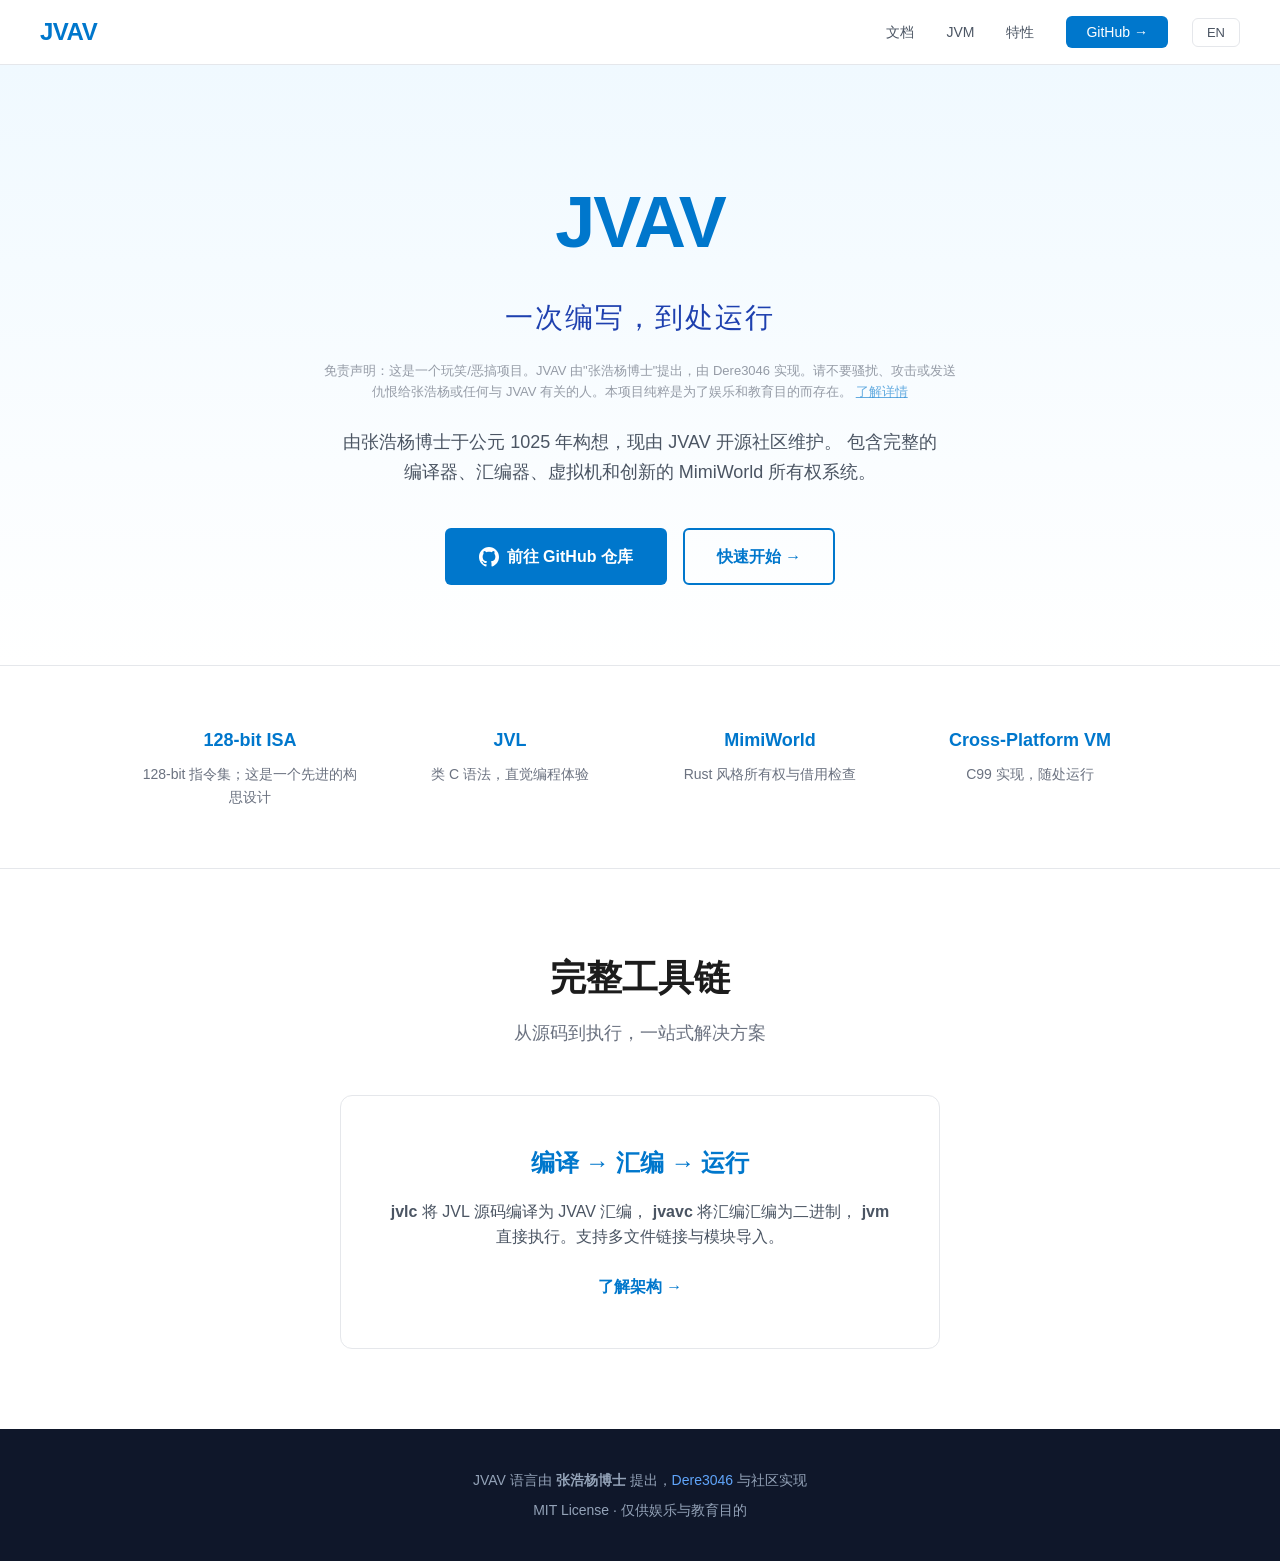
==== index.html @ 4576789f "convert project to GitHub Pages site" ====
<!DOCTYPE html>
<html lang="zh-CN">
<head>
    <meta charset="UTF-8">
    <meta name="viewport" content="width=device-width, initial-scale=1.0">
    <title>JVAV</title>
    <style>
        * {
            margin: 0;
            padding: 0;
            box-sizing: border-box;
        }

        body {
            font-family: -apple-system, BlinkMacSystemFont, "Segoe UI", "Helvetica Neue", Arial, sans-serif;
            color: #1c1c1c;
            line-height: 1.6;
            background: #fff;
        }

        .navbar {
            background: #fff;
            border-bottom: 1px solid #e5e7eb;
            padding: 0 24px;
            position: sticky;
            top: 0;
            z-index: 100;
        }

        .nav-container {
            max-width: 1200px;
            margin: 0 auto;
            height: 64px;
            display: flex;
            align-items: center;
            justify-content: space-between;
        }

        .logo {
            font-size: 24px;
            font-weight: 800;
            color: #0077cc;
            text-decoration: none;
            letter-spacing: -0.5px;
        }

        .nav-right {
            display: flex;
            align-items: center;
            gap: 24px;
        }

        .nav-links {
            display: flex;
            gap: 32px;
            list-style: none;
        }

        .nav-links a {
            text-decoration: none;
            color: #4b5563;
            font-size: 14px;
            font-weight: 500;
            transition: color 0.2s;
        }

        .nav-links a:hover {
            color: #0077cc;
        }

        .nav-cta {
            background: #0077cc;
            color: #fff !important;
            padding: 8px 20px;
            border-radius: 6px;
            font-weight: 600;
        }

        .nav-cta:hover {
            background: #005fa3;
        }

        .lang-switch {
            background: none;
            border: 1px solid #e5e7eb;
            color: #4b5563;
            padding: 6px 14px;
            border-radius: 6px;
            cursor: pointer;
            font-size: 13px;
            font-weight: 500;
            transition: all 0.2s;
        }

        .lang-switch:hover {
            border-color: #0077cc;
            color: #0077cc;
        }

        .hero {
            background: linear-gradient(180deg, #f0f9ff 0%, #ffffff 100%);
            padding: 100px 24px 80px;
            text-align: center;
            border-bottom: 1px solid #e5e7eb;
        }

        .hero-container {
            max-width: 800px;
            margin: 0 auto;
        }

        .hero h1 {
            font-size: 72px;
            font-weight: 800;
            color: #0077cc;
            margin-bottom: 16px;
            letter-spacing: -2px;
        }

        .hero-subtitle {
            font-size: 28px;
            color: #1e40af;
            font-weight: 400;
            margin-bottom: 20px;
            letter-spacing: 2px;
        }

        .disclaimer {
            font-size: 13px;
            color: rgba(107, 114, 128, 0.7);
            max-width: 640px;
            margin: 0 auto 16px;
            line-height: 1.6;
        }

        .disclaimer-link {
            font-size: 13px;
            color: rgba(0, 119, 204, 0.6);
            text-decoration: underline;
            cursor: pointer;
            background: none;
            border: none;
            padding: 0;
            font-family: inherit;
            transition: color 0.2s;
        }

        .disclaimer-link:hover {
            color: #0077cc;
        }

        .hero-desc {
            font-size: 18px;
            color: #4b5563;
            max-width: 600px;
            margin: 24px auto 40px;
            line-height: 1.7;
        }

        .hero-buttons {
            display: flex;
            gap: 16px;
            justify-content: center;
            flex-wrap: wrap;
        }

        .btn {
            display: inline-flex;
            align-items: center;
            gap: 8px;
            padding: 14px 32px;
            border-radius: 6px;
            text-decoration: none;
            font-size: 16px;
            font-weight: 600;
            transition: all 0.2s;
            border: 2px solid transparent;
        }

        .btn-primary {
            background: #0077cc;
            color: #fff;
        }

        .btn-primary:hover {
            background: #005fa3;
            transform: translateY(-1px);
            box-shadow: 0 4px 12px rgba(0, 119, 204, 0.3);
        }

        .btn-secondary {
            background: transparent;
            color: #0077cc;
            border-color: #0077cc;
        }

        .btn-secondary:hover {
            background: rgba(0, 119, 204, 0.05);
        }

        .features-bar {
            background: #fff;
            padding: 60px 24px;
            border-bottom: 1px solid #e5e7eb;
        }

        .features-container {
            max-width: 1000px;
            margin: 0 auto;
            display: grid;
            grid-template-columns: repeat(auto-fit, minmax(220px, 1fr));
            gap: 40px;
            text-align: center;
        }

        .feature-item h3 {
            color: #0077cc;
            font-size: 18px;
            margin-bottom: 8px;
        }

        .feature-item p {
            color: #6b7280;
            font-size: 14px;
        }

        .toolchain-section {
            padding: 80px 24px;
            background: #fff;
        }

        .section-container {
            max-width: 800px;
            margin: 0 auto;
            text-align: center;
        }

        .section-header {
            margin-bottom: 48px;
        }

        .section-header h2 {
            font-size: 36px;
            color: #1c1c1c;
            margin-bottom: 12px;
            font-weight: 700;
        }

        .section-header p {
            color: #6b7280;
            font-size: 18px;
        }

        .toolchain-card {
            border: 1px solid #e5e7eb;
            border-radius: 12px;
            padding: 48px;
            max-width: 600px;
            margin: 0 auto;
            transition: all 0.3s;
            background: #fff;
        }

        .toolchain-card:hover {
            border-color: #0077cc;
            box-shadow: 0 4px 20px rgba(0, 119, 204, 0.08);
            transform: translateY(-2px);
        }

        .toolchain-card h3 {
            color: #0077cc;
            font-size: 24px;
            margin-bottom: 16px;
        }

        .toolchain-card p {
            color: #4b5563;
            font-size: 16px;
            line-height: 1.6;
            margin-bottom: 24px;
        }

        .toolchain-card a {
            color: #0077cc;
            text-decoration: none;
            font-weight: 600;
            display: inline-flex;
            align-items: center;
            gap: 4px;
        }

        .toolchain-card a:hover {
            text-decoration: underline;
        }

        .footer {
            background: #0f172a;
            color: #94a3b8;
            padding: 40px 24px;
            text-align: center;
            font-size: 14px;
        }

        .footer a {
            color: #60a5fa;
            text-decoration: none;
        }

        .modal-overlay {
            display: none;
            position: fixed;
            top: 0;
            left: 0;
            width: 100%;
            height: 100%;
            background: rgba(15, 23, 42, 0.6);
            z-index: 1000;
            justify-content: center;
            align-items: center;
            padding: 24px;
            backdrop-filter: blur(4px);
        }

        .modal-overlay.active {
            display: flex;
        }

        .modal {
            background: #fff;
            border-radius: 16px;
            max-width: 520px;
            width: 100%;
            padding: 32px;
            position: relative;
            box-shadow: 0 20px 60px rgba(0, 0, 0, 0.2);
            animation: modalIn 0.3s ease;
        }

        @keyframes modalIn {
            from {
                opacity: 0;
                transform: translateY(20px) scale(0.95);
            }
            to {
                opacity: 1;
                transform: translateY(0) scale(1);
            }
        }

        .modal-close {
            position: absolute;
            top: 16px;
            right: 20px;
            background: none;
            border: none;
            font-size: 24px;
            color: #9ca3af;
            cursor: pointer;
            width: 36px;
            height: 36px;
            display: flex;
            align-items: center;
            justify-content: center;
            border-radius: 8px;
            transition: all 0.2s;
        }

        .modal-close:hover {
            background: #f3f4f6;
            color: #374151;
        }

        .modal h3 {
            font-size: 20px;
            color: #0077cc;
            margin-bottom: 16px;
            padding-right: 40px;
        }

        .modal p {
            color: #4b5563;
            font-size: 15px;
            line-height: 1.7;
            margin-bottom: 12px;
        }

        .modal-tag {
            display: inline-block;
            background: #f0f9ff;
            color: #0077cc;
            padding: 4px 12px;
            border-radius: 20px;
            font-size: 12px;
            font-weight: 600;
            margin-top: 8px;
        }

        [data-lang] {
            display: none;
        }

        [data-lang].active {
            display: block;
        }

        span[data-lang].active, a span[data-lang].active {
            display: inline;
        }

        a[data-lang].active {
            display: inline-flex;
        }

        p[data-lang].active {
            display: block;
        }

        button[data-lang].active {
            display: inline-block;
        }

        @media (max-width: 768px) {
            .nav-links { display: none; }
            .hero h1 { font-size: 48px; }
            .hero-subtitle { font-size: 22px; }
            .features-container { grid-template-columns: 1fr; }
            .toolchain-card { padding: 32px 24px; }
            .modal { padding: 24px; }
        }
    </style>
</head>
<body>

    <nav class="navbar">
        <div class="nav-container">
            <a href="#" class="logo">JVAV</a>
            <div class="nav-right">
                <ul class="nav-links">
                    <li><a href="https://github.com/Dere3046/JVAV/blob/main/docs/frontend_syntax.md" target="_blank" data-lang="zh">文档</a><a href="https://github.com/Dere3046/JVAV/blob/main/docs/frontend_syntax.md" target="_blank" data-lang="en">Docs</a></li>
                    <li><a href="https://github.com/Dere3046/JVAV/blob/main/docs/jvm_features.md" target="_blank">JVM</a></li>
                    <li><a href="https://github.com/Dere3046/JVAV#key-features" target="_blank" data-lang="zh">特性</a><a href="https://github.com/Dere3046/JVAV#key-features" target="_blank" data-lang="en">Features</a></li>
                    <li><a href="https://github.com/Dere3046/JVAV" class="nav-cta" target="_blank">GitHub →</a></li>
                </ul>
                <button class="lang-switch" onclick="toggleLang()" data-lang="zh">EN</button>
                <button class="lang-switch" onclick="toggleLang()" data-lang="en">中文</button>
            </div>
        </div>
    </nav>

    <section class="hero">
        <div class="hero-container">
            <h1>JVAV</h1>
            <p class="hero-subtitle active" data-lang="zh">一次编写，到处运行</p>
            <p class="hero-subtitle" data-lang="en">Write Once, Run Anywhere</p>
            
            <p class="disclaimer active" data-lang="zh">
                免责声明：这是一个玩笑/恶搞项目。JVAV 由"张浩杨博士"提出，由 Dere3046 实现。请不要骚扰、攻击或发送仇恨给张浩杨或任何与 JVAV 有关的人。本项目纯粹是为了娱乐和教育目的而存在。
                <button class="disclaimer-link" onclick="openModal()">了解详情</button>
            </p>
            <p class="disclaimer" data-lang="en">
                Disclaimer: This is a joke/parody project. JVAV was "proposed by Dr. Zhang Haoyang" and implemented by Dere3046. Please do not harass, attack, or send hate to Zhang Haoyang or anyone associated with JVAV. This project exists purely for fun and educational purposes.
                <button class="disclaimer-link" onclick="openModal()">Learn more</button>
            </p>

            <p class="hero-desc active" data-lang="zh">
                由张浩杨博士于公元 1025 年构想，现由 JVAV 开源社区维护。
                包含完整的编译器、汇编器、虚拟机和创新的 MimiWorld 所有权系统。
            </p>
            <p class="hero-desc" data-lang="en">
                Conceived by Dr. Zhang Haoyang in 1025 AD, now maintained by the JVAV open source community.
                Features a complete compiler, assembler, virtual machine, and the innovative MimiWorld ownership system.
            </p>
            <div class="hero-buttons">
                <a href="https://github.com/Dere3046/JVAV" class="btn btn-primary" target="_blank">
                    <svg width="20" height="20" fill="currentColor" viewBox="0 0 24 24" style="vertical-align: middle;">
                        <path d="M12 0c-6.626 0-12 5.373-12 12 0 5.302 3.438 9.8 8.207 11.387.599.111.793-.261.793-.577v-2.234c-3.338.726-4.033-1.416-4.033-1.416-.546-1.387-1.333-1.756-1.333-1.756-1.089-.745.083-.729.083-.729 1.205.084 1.839 1.237 1.839 1.237 1.07 1.834 2.807 1.304 3.492.997.107-.775.418-1.305.762-1.604-2.665-.305-5.467-1.334-5.467-5.931 0-1.311.469-2.381 1.236-3.221-.124-.303-.535-1.524.117-3.176 0 0 1.008-.322 3.301 1.23.957-.266 1.983-.399 3.003-.404 1.02.005 2.047.138 3.006.404 2.291-1.552 3.297-1.23 3.297-1.23.653 1.653.242 2.874.118 3.176.77.84 1.235 1.911 1.235 3.221 0 4.609-2.807 5.624-5.479 5.921.43.372.823 1.102.823 2.222v3.293c0 .319.192.694.801.576 4.765-1.589 8.199-6.086 8.199-11.386 0-6.627-5.373-12-12-12z"/>
                    </svg>
                    <span class="active" data-lang="zh">前往 GitHub 仓库</span>
                    <span data-lang="en">Go to GitHub</span>
                </a>
                <a href="https://github.com/Dere3046/JVAV#quick-start" class="btn btn-secondary" target="_blank">
                    <span class="active" data-lang="zh">快速开始 →</span>
                    <span data-lang="en">Quick Start →</span>
                </a>
            </div>
        </div>
    </section>

    <section class="features-bar">
        <div class="features-container">
            <div class="feature-item">
                <h3>128-bit ISA</h3>
                <p class="active" data-lang="zh">128-bit 指令集；这是一个先进的构思设计</p>
                <p data-lang="en">128-bit instruction set; an advanced architectural design</p>
            </div>
            <div class="feature-item">
                <h3>JVL</h3>
                <p class="active" data-lang="zh">类 C 语法，直觉编程体验</p>
                <p data-lang="en">C-like syntax for intuitive programming</p>
            </div>
            <div class="feature-item">
                <h3>MimiWorld</h3>
                <p class="active" data-lang="zh">Rust 风格所有权与借用检查</p>
                <p data-lang="en">Rust-inspired ownership and borrow checking</p>
            </div>
            <div class="feature-item">
                <h3>Cross-Platform VM</h3>
                <p class="active" data-lang="zh">C99 实现，随处运行</p>
                <p data-lang="en">C99 implementation, runs everywhere</p>
            </div>
        </div>
    </section>

    <section class="toolchain-section">
        <div class="section-container">
            <div class="section-header">
                <h2 class="active" data-lang="zh">完整工具链</h2>
                <h2 data-lang="en">Complete Toolchain</h2>
                <p class="active" data-lang="zh">从源码到执行，一站式解决方案</p>
                <p data-lang="en">From source to execution, all in one</p>
            </div>
            <div class="toolchain-card">
                <h3 class="active" data-lang="zh">编译 → 汇编 → 运行</h3>
                <h3 data-lang="en">Compile → Assemble → Run</h3>
                <p class="active" data-lang="zh">
                    <strong>jvlc</strong> 将 JVL 源码编译为 JVAV 汇编，
                    <strong>jvavc</strong> 将汇编汇编为二进制，
                    <strong>jvm</strong> 直接执行。支持多文件链接与模块导入。
                </p>
                <p data-lang="en">
                    <strong>jvlc</strong> compiles JVL source to JVAV assembly,
                    <strong>jvavc</strong> assembles to binary,
                    <strong>jvm</strong> executes directly. Supports multi-file linking and module imports.
                </p>
                <a href="https://github.com/Dere3046/JVAV#project-structure" target="_blank">
                    <span class="active" data-lang="zh">了解架构 →</span>
                    <span data-lang="en">Learn More →</span>
                </a>
            </div>
        </div>
    </section>

    <footer class="footer">
        <p class="active" data-lang="zh">JVAV 语言由 <strong>张浩杨博士</strong> 提出，<a href="https://github.com/Dere3046" target="_blank">Dere3046</a> 与社区实现</p>
        <p data-lang="en">JVAV language proposed by <strong>Dr. Zhang Haoyang</strong>, implemented by <a href="https://github.com/Dere3046" target="_blank">Dere3046</a> and the community</p>
        <p style="margin-top: 8px;" class="active" data-lang="zh">MIT License · 仅供娱乐与教育目的</p>
        <p style="margin-top: 8px;" data-lang="en">MIT License · For fun and educational purposes only</p>
    </footer>

    <div class="modal-overlay" id="modal" onclick="closeModalOutside(event)">
        <div class="modal" onclick="event.stopPropagation()">
            <button class="modal-close" onclick="closeModal()">×</button>
            <h3 class="active" data-lang="zh">关于这个梗</h3>
            <h3 data-lang="en">About This Meme</h3>
            <p class="active" data-lang="zh">
                这是一个源自 <strong>China2B2T</strong> Minecraft 服务器交流群的梗。源于 JAVA 的错误拼写。
            </p>
            <p data-lang="en">
                This is a meme originating from the <strong>China2B2T</strong> Minecraft server community. Born from a misspelling of JAVA.
            </p>
            <span class="modal-tag">China2B2T</span>
            <span class="modal-tag">Minecraft</span>
            <span class="modal-tag" data-lang="zh" style="display:none">梗</span>
            <span class="modal-tag" data-lang="en" style="display:none">Meme</span>
        </div>
    </div>

    <script>
        let currentLang = 'zh';
        function toggleLang() {
            currentLang = currentLang === 'zh' ? 'en' : 'zh';
            document.querySelectorAll('[data-lang]').forEach(el => {
                if (el.getAttribute('data-lang') === currentLang) {
                    el.classList.add('active');
                } else {
                    el.classList.remove('active');
                }
            });
        }
        
        function openModal() {
            document.getElementById('modal').classList.add('active');
            document.body.style.overflow = 'hidden';
        }
        
        function closeModal() {
            document.getElementById('modal').classList.remove('active');
            document.body.style.overflow = '';
        }
        
        function closeModalOutside(event) {
            if (event.target === document.getElementById('modal')) {
                closeModal();
            }
        }
        
        document.addEventListener('keydown', function(e) {
            if (e.key === 'Escape') closeModal();
        });
        
        document.querySelectorAll('[data-lang="zh"]').forEach(el => el.classList.add('active'));
    </script>

</body>
</html>
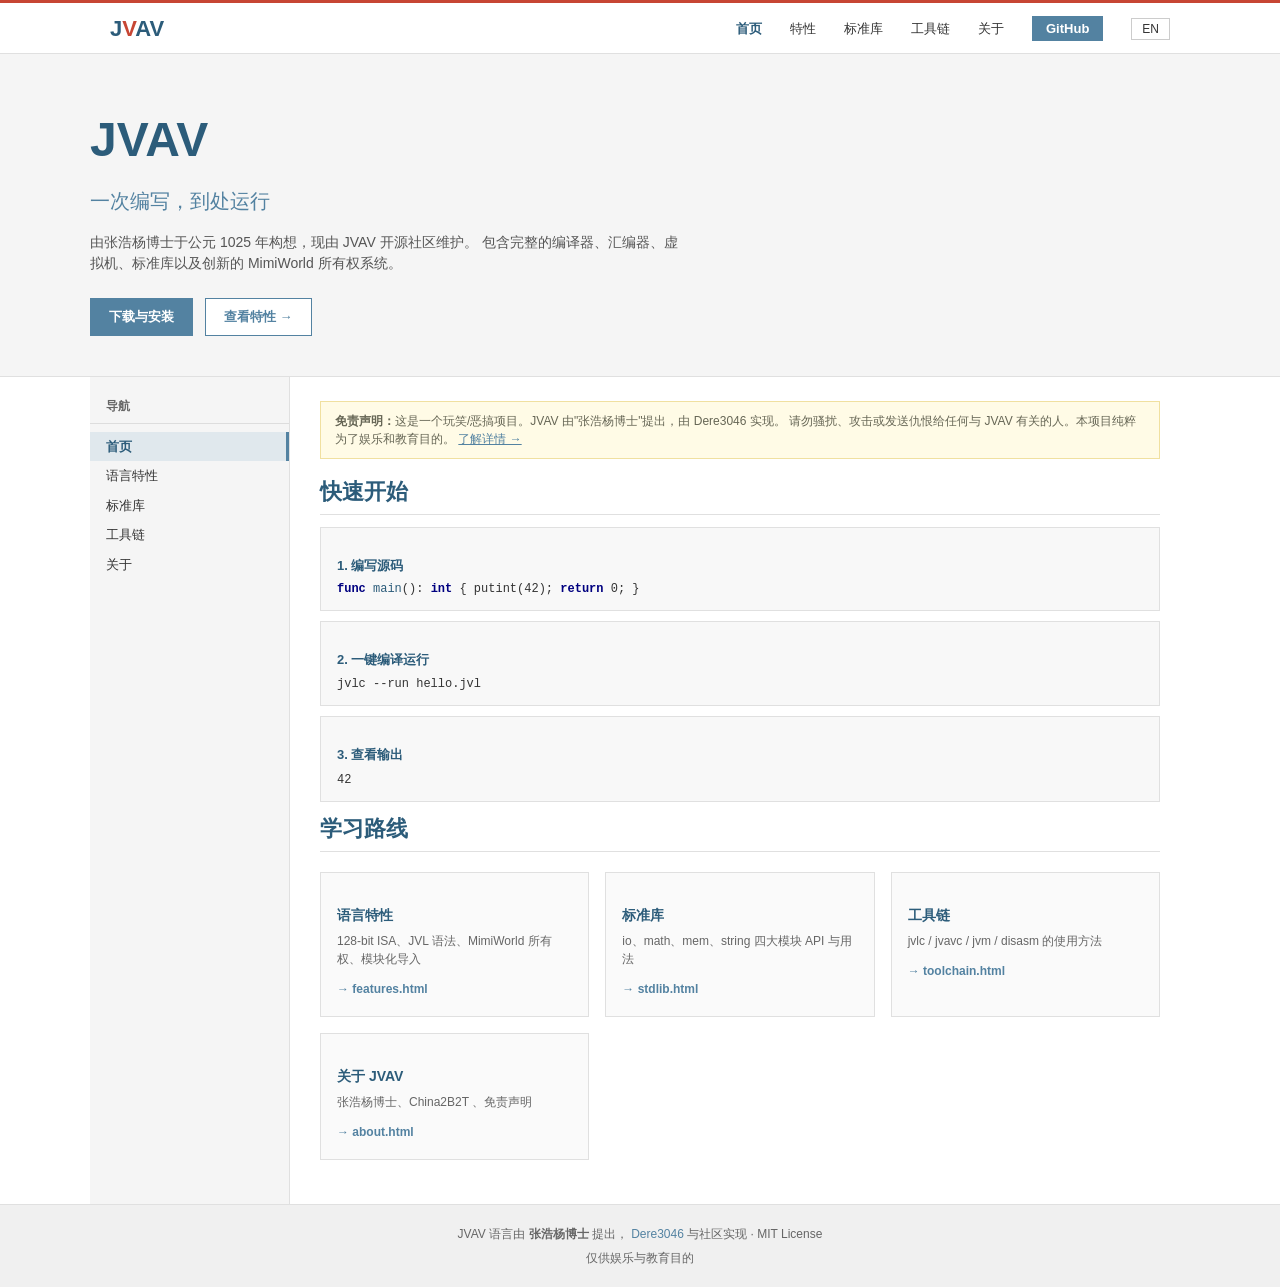
==== commit 480ba156: "redesign website with multiple pages" ====
--- a/index.html
+++ b/index.html
@@ -3,549 +3,117 @@
 <head>
     <meta charset="UTF-8">
     <meta name="viewport" content="width=device-width, initial-scale=1.0">
-    <title>JVAV</title>
-    <style>
-        * {
-            margin: 0;
-            padding: 0;
-            box-sizing: border-box;
-        }
-
-        body {
-            font-family: -apple-system, BlinkMacSystemFont, "Segoe UI", "Helvetica Neue", Arial, sans-serif;
-            color: #1c1c1c;
-            line-height: 1.6;
-            background: #fff;
-        }
-
-        .navbar {
-            background: #fff;
-            border-bottom: 1px solid #e5e7eb;
-            padding: 0 24px;
-            position: sticky;
-            top: 0;
-            z-index: 100;
-        }
-
-        .nav-container {
-            max-width: 1200px;
-            margin: 0 auto;
-            height: 64px;
-            display: flex;
-            align-items: center;
-            justify-content: space-between;
-        }
-
-        .logo {
-            font-size: 24px;
-            font-weight: 800;
-            color: #0077cc;
-            text-decoration: none;
-            letter-spacing: -0.5px;
-        }
-
-        .nav-right {
-            display: flex;
-            align-items: center;
-            gap: 24px;
-        }
-
-        .nav-links {
-            display: flex;
-            gap: 32px;
-            list-style: none;
-        }
-
-        .nav-links a {
-            text-decoration: none;
-            color: #4b5563;
-            font-size: 14px;
-            font-weight: 500;
-            transition: color 0.2s;
-        }
-
-        .nav-links a:hover {
-            color: #0077cc;
-        }
-
-        .nav-cta {
-            background: #0077cc;
-            color: #fff !important;
-            padding: 8px 20px;
-            border-radius: 6px;
-            font-weight: 600;
-        }
-
-        .nav-cta:hover {
-            background: #005fa3;
-        }
-
-        .lang-switch {
-            background: none;
-            border: 1px solid #e5e7eb;
-            color: #4b5563;
-            padding: 6px 14px;
-            border-radius: 6px;
-            cursor: pointer;
-            font-size: 13px;
-            font-weight: 500;
-            transition: all 0.2s;
-        }
-
-        .lang-switch:hover {
-            border-color: #0077cc;
-            color: #0077cc;
-        }
-
-        .hero {
-            background: linear-gradient(180deg, #f0f9ff 0%, #ffffff 100%);
-            padding: 100px 24px 80px;
-            text-align: center;
-            border-bottom: 1px solid #e5e7eb;
-        }
-
-        .hero-container {
-            max-width: 800px;
-            margin: 0 auto;
-        }
-
-        .hero h1 {
-            font-size: 72px;
-            font-weight: 800;
-            color: #0077cc;
-            margin-bottom: 16px;
-            letter-spacing: -2px;
-        }
-
-        .hero-subtitle {
-            font-size: 28px;
-            color: #1e40af;
-            font-weight: 400;
-            margin-bottom: 20px;
-            letter-spacing: 2px;
-        }
-
-        .disclaimer {
-            font-size: 13px;
-            color: rgba(107, 114, 128, 0.7);
-            max-width: 640px;
-            margin: 0 auto 16px;
-            line-height: 1.6;
-        }
-
-        .disclaimer-link {
-            font-size: 13px;
-            color: rgba(0, 119, 204, 0.6);
-            text-decoration: underline;
-            cursor: pointer;
-            background: none;
-            border: none;
-            padding: 0;
-            font-family: inherit;
-            transition: color 0.2s;
-        }
-
-        .disclaimer-link:hover {
-            color: #0077cc;
-        }
-
-        .hero-desc {
-            font-size: 18px;
-            color: #4b5563;
-            max-width: 600px;
-            margin: 24px auto 40px;
-            line-height: 1.7;
-        }
-
-        .hero-buttons {
-            display: flex;
-            gap: 16px;
-            justify-content: center;
-            flex-wrap: wrap;
-        }
-
-        .btn {
-            display: inline-flex;
-            align-items: center;
-            gap: 8px;
-            padding: 14px 32px;
-            border-radius: 6px;
-            text-decoration: none;
-            font-size: 16px;
-            font-weight: 600;
-            transition: all 0.2s;
-            border: 2px solid transparent;
-        }
-
-        .btn-primary {
-            background: #0077cc;
-            color: #fff;
-        }
-
-        .btn-primary:hover {
-            background: #005fa3;
-            transform: translateY(-1px);
-            box-shadow: 0 4px 12px rgba(0, 119, 204, 0.3);
-        }
-
-        .btn-secondary {
-            background: transparent;
-            color: #0077cc;
-            border-color: #0077cc;
-        }
-
-        .btn-secondary:hover {
-            background: rgba(0, 119, 204, 0.05);
-        }
-
-        .features-bar {
-            background: #fff;
-            padding: 60px 24px;
-            border-bottom: 1px solid #e5e7eb;
-        }
-
-        .features-container {
-            max-width: 1000px;
-            margin: 0 auto;
-            display: grid;
-            grid-template-columns: repeat(auto-fit, minmax(220px, 1fr));
-            gap: 40px;
-            text-align: center;
-        }
-
-        .feature-item h3 {
-            color: #0077cc;
-            font-size: 18px;
-            margin-bottom: 8px;
-        }
-
-        .feature-item p {
-            color: #6b7280;
-            font-size: 14px;
-        }
-
-        .toolchain-section {
-            padding: 80px 24px;
-            background: #fff;
-        }
-
-        .section-container {
-            max-width: 800px;
-            margin: 0 auto;
-            text-align: center;
-        }
-
-        .section-header {
-            margin-bottom: 48px;
-        }
-
-        .section-header h2 {
-            font-size: 36px;
-            color: #1c1c1c;
-            margin-bottom: 12px;
-            font-weight: 700;
-        }
-
-        .section-header p {
-            color: #6b7280;
-            font-size: 18px;
-        }
-
-        .toolchain-card {
-            border: 1px solid #e5e7eb;
-            border-radius: 12px;
-            padding: 48px;
-            max-width: 600px;
-            margin: 0 auto;
-            transition: all 0.3s;
-            background: #fff;
-        }
-
-        .toolchain-card:hover {
-            border-color: #0077cc;
-            box-shadow: 0 4px 20px rgba(0, 119, 204, 0.08);
-            transform: translateY(-2px);
-        }
-
-        .toolchain-card h3 {
-            color: #0077cc;
-            font-size: 24px;
-            margin-bottom: 16px;
-        }
-
-        .toolchain-card p {
-            color: #4b5563;
-            font-size: 16px;
-            line-height: 1.6;
-            margin-bottom: 24px;
-        }
-
-        .toolchain-card a {
-            color: #0077cc;
-            text-decoration: none;
-            font-weight: 600;
-            display: inline-flex;
-            align-items: center;
-            gap: 4px;
-        }
-
-        .toolchain-card a:hover {
-            text-decoration: underline;
-        }
-
-        .footer {
-            background: #0f172a;
-            color: #94a3b8;
-            padding: 40px 24px;
-            text-align: center;
-            font-size: 14px;
-        }
-
-        .footer a {
-            color: #60a5fa;
-            text-decoration: none;
-        }
-
-        .modal-overlay {
-            display: none;
-            position: fixed;
-            top: 0;
-            left: 0;
-            width: 100%;
-            height: 100%;
-            background: rgba(15, 23, 42, 0.6);
-            z-index: 1000;
-            justify-content: center;
-            align-items: center;
-            padding: 24px;
-            backdrop-filter: blur(4px);
-        }
-
-        .modal-overlay.active {
-            display: flex;
-        }
-
-        .modal {
-            background: #fff;
-            border-radius: 16px;
-            max-width: 520px;
-            width: 100%;
-            padding: 32px;
-            position: relative;
-            box-shadow: 0 20px 60px rgba(0, 0, 0, 0.2);
-            animation: modalIn 0.3s ease;
-        }
-
-        @keyframes modalIn {
-            from {
-                opacity: 0;
-                transform: translateY(20px) scale(0.95);
-            }
-            to {
-                opacity: 1;
-                transform: translateY(0) scale(1);
-            }
-        }
-
-        .modal-close {
-            position: absolute;
-            top: 16px;
-            right: 20px;
-            background: none;
-            border: none;
-            font-size: 24px;
-            color: #9ca3af;
-            cursor: pointer;
-            width: 36px;
-            height: 36px;
-            display: flex;
-            align-items: center;
-            justify-content: center;
-            border-radius: 8px;
-            transition: all 0.2s;
-        }
-
-        .modal-close:hover {
-            background: #f3f4f6;
-            color: #374151;
-        }
-
-        .modal h3 {
-            font-size: 20px;
-            color: #0077cc;
-            margin-bottom: 16px;
-            padding-right: 40px;
-        }
-
-        .modal p {
-            color: #4b5563;
-            font-size: 15px;
-            line-height: 1.7;
-            margin-bottom: 12px;
-        }
-
-        .modal-tag {
-            display: inline-block;
-            background: #f0f9ff;
-            color: #0077cc;
-            padding: 4px 12px;
-            border-radius: 20px;
-            font-size: 12px;
-            font-weight: 600;
-            margin-top: 8px;
-        }
-
-        [data-lang] {
-            display: none;
-        }
-
-        [data-lang].active {
-            display: block;
-        }
-
-        span[data-lang].active, a span[data-lang].active {
-            display: inline;
-        }
-
-        a[data-lang].active {
-            display: inline-flex;
-        }
-
-        p[data-lang].active {
-            display: block;
-        }
-
-        button[data-lang].active {
-            display: inline-block;
-        }
-
-        @media (max-width: 768px) {
-            .nav-links { display: none; }
-            .hero h1 { font-size: 48px; }
-            .hero-subtitle { font-size: 22px; }
-            .features-container { grid-template-columns: 1fr; }
-            .toolchain-card { padding: 32px 24px; }
-            .modal { padding: 24px; }
-        }
-    </style>
+    <title>JVAV - The JVAV Programming Language</title>
+    <link rel="stylesheet" href="css/style.css">
 </head>
 <body>
-
-    <nav class="navbar">
-        <div class="nav-container">
-            <a href="#" class="logo">JVAV</a>
-            <div class="nav-right">
-                <ul class="nav-links">
-                    <li><a href="https://github.com/Dere3046/JVAV/blob/main/docs/frontend_syntax.md" target="_blank" data-lang="zh">文档</a><a href="https://github.com/Dere3046/JVAV/blob/main/docs/frontend_syntax.md" target="_blank" data-lang="en">Docs</a></li>
-                    <li><a href="https://github.com/Dere3046/JVAV/blob/main/docs/jvm_features.md" target="_blank">JVM</a></li>
-                    <li><a href="https://github.com/Dere3046/JVAV#key-features" target="_blank" data-lang="zh">特性</a><a href="https://github.com/Dere3046/JVAV#key-features" target="_blank" data-lang="en">Features</a></li>
-                    <li><a href="https://github.com/Dere3046/JVAV" class="nav-cta" target="_blank">GitHub →</a></li>
-                </ul>
-                <button class="lang-switch" onclick="toggleLang()" data-lang="zh">EN</button>
-                <button class="lang-switch" onclick="toggleLang()" data-lang="en">中文</button>
-            </div>
+    <div class="oracle-bar"></div>
+    <header class="header">
+        <div class="header-inner">
+            <a href="index.html" class="logo">J<span>V</span>AV</a>
+            <ul class="nav-links">
+                <li><a href="index.html" class="active"><span data-lang="zh">首页</span><span data-lang="en">Home</span></a></li>
+                <li><a href="features.html"><span data-lang="zh">特性</span><span data-lang="en">Features</span></a></li>
+                <li><a href="stdlib.html"><span data-lang="zh">标准库</span><span data-lang="en">Stdlib</span></a></li>
+                <li><a href="toolchain.html"><span data-lang="zh">工具链</span><span data-lang="en">Toolchain</span></a></li>
+                <li><a href="about.html"><span data-lang="zh">关于</span><span data-lang="en">About</span></a></li>
+                <li><a href="https://github.com/Dere3046/JVAV" class="nav-cta" target="_blank">GitHub</a></li>
+                <li><button class="lang-switch" onclick="toggleLang()"><span data-lang="zh">EN</span><span data-lang="en">中文</span></button></li>
+            </ul>
         </div>
-    </nav>
+    </header>
 
     <section class="hero">
-        <div class="hero-container">
+        <div class="hero-inner">
             <h1>JVAV</h1>
             <p class="hero-subtitle active" data-lang="zh">一次编写，到处运行</p>
             <p class="hero-subtitle" data-lang="en">Write Once, Run Anywhere</p>
-            
-            <p class="disclaimer active" data-lang="zh">
-                免责声明：这是一个玩笑/恶搞项目。JVAV 由"张浩杨博士"提出，由 Dere3046 实现。请不要骚扰、攻击或发送仇恨给张浩杨或任何与 JVAV 有关的人。本项目纯粹是为了娱乐和教育目的而存在。
-                <button class="disclaimer-link" onclick="openModal()">了解详情</button>
-            </p>
-            <p class="disclaimer" data-lang="en">
-                Disclaimer: This is a joke/parody project. JVAV was "proposed by Dr. Zhang Haoyang" and implemented by Dere3046. Please do not harass, attack, or send hate to Zhang Haoyang or anyone associated with JVAV. This project exists purely for fun and educational purposes.
-                <button class="disclaimer-link" onclick="openModal()">Learn more</button>
-            </p>
-
             <p class="hero-desc active" data-lang="zh">
                 由张浩杨博士于公元 1025 年构想，现由 JVAV 开源社区维护。
-                包含完整的编译器、汇编器、虚拟机和创新的 MimiWorld 所有权系统。
+                包含完整的编译器、汇编器、虚拟机、标准库以及创新的 MimiWorld 所有权系统。
             </p>
             <p class="hero-desc" data-lang="en">
                 Conceived by Dr. Zhang Haoyang in 1025 AD, now maintained by the JVAV open source community.
-                Features a complete compiler, assembler, virtual machine, and the innovative MimiWorld ownership system.
+                Features a complete compiler, assembler, virtual machine, standard library, and the innovative MimiWorld ownership system.
             </p>
             <div class="hero-buttons">
                 <a href="https://github.com/Dere3046/JVAV" class="btn btn-primary" target="_blank">
-                    <svg width="20" height="20" fill="currentColor" viewBox="0 0 24 24" style="vertical-align: middle;">
-                        <path d="M12 0c-6.626 0-12 5.373-12 12 0 5.302 3.438 9.8 8.207 11.387.599.111.793-.261.793-.577v-2.234c-3.338.726-4.033-1.416-4.033-1.416-.546-1.387-1.333-1.756-1.333-1.756-1.089-.745.083-.729.083-.729 1.205.084 1.839 1.237 1.839 1.237 1.07 1.834 2.807 1.304 3.492.997.107-.775.418-1.305.762-1.604-2.665-.305-5.467-1.334-5.467-5.931 0-1.311.469-2.381 1.236-3.221-.124-.303-.535-1.524.117-3.176 0 0 1.008-.322 3.301 1.23.957-.266 1.983-.399 3.003-.404 1.02.005 2.047.138 3.006.404 2.291-1.552 3.297-1.23 3.297-1.23.653 1.653.242 2.874.118 3.176.77.84 1.235 1.911 1.235 3.221 0 4.609-2.807 5.624-5.479 5.921.43.372.823 1.102.823 2.222v3.293c0 .319.192.694.801.576 4.765-1.589 8.199-6.086 8.199-11.386 0-6.627-5.373-12-12-12z"/>
-                    </svg>
-                    <span class="active" data-lang="zh">前往 GitHub 仓库</span>
-                    <span data-lang="en">Go to GitHub</span>
+                    <span class="active" data-lang="zh">下载与安装</span><span data-lang="en">Download</span>
                 </a>
-                <a href="https://github.com/Dere3046/JVAV#quick-start" class="btn btn-secondary" target="_blank">
-                    <span class="active" data-lang="zh">快速开始 →</span>
-                    <span data-lang="en">Quick Start →</span>
+                <a href="features.html" class="btn btn-secondary">
+                    <span class="active" data-lang="zh">查看特性 →</span><span data-lang="en">View Features →</span>
                 </a>
             </div>
         </div>
     </section>
 
-    <section class="features-bar">
-        <div class="features-container">
-            <div class="feature-item">
-                <h3>128-bit ISA</h3>
-                <p class="active" data-lang="zh">128-bit 指令集；这是一个先进的构思设计</p>
-                <p data-lang="en">128-bit instruction set; an advanced architectural design</p>
+    <div class="main">
+        <aside class="sidebar">
+            <h4 class="active" data-lang="zh">导航</h4>
+            <h4 data-lang="en">Navigation</h4>
+            <ul>
+                <li><a href="index.html" class="active"><span data-lang="zh">首页</span><span data-lang="en">Home</span></a></li>
+                <li><a href="features.html"><span data-lang="zh">语言特性</span><span data-lang="en">Features</span></a></li>
+                <li><a href="stdlib.html"><span data-lang="zh">标准库</span><span data-lang="en">Standard Library</span></a></li>
+                <li><a href="toolchain.html"><span data-lang="zh">工具链</span><span data-lang="en">Toolchain</span></a></li>
+                <li><a href="about.html"><span data-lang="zh">关于</span><span data-lang="en">About</span></a></li>
+            </ul>
+        </aside>
+        <div class="content">
+            <div class="disclaimer active" data-lang="zh">
+                <strong>免责声明：</strong>这是一个玩笑/恶搞项目。JVAV 由"张浩杨博士"提出，由 Dere3046 实现。
+                请勿骚扰、攻击或发送仇恨给任何与 JVAV 有关的人。本项目纯粹为了娱乐和教育目的。
+                <a onclick="openModal()">了解详情 →</a>
             </div>
-            <div class="feature-item">
-                <h3>JVL</h3>
-                <p class="active" data-lang="zh">类 C 语法，直觉编程体验</p>
-                <p data-lang="en">C-like syntax for intuitive programming</p>
+            <div class="disclaimer" data-lang="en">
+                <strong>Disclaimer:</strong> This is a joke/parody project. JVAV was "proposed by Dr. Zhang Haoyang" and implemented by Dere3046.
+                Please do not harass or send hate to anyone associated with JVAV. For fun and educational purposes only.
+                <a onclick="openModal()">Learn more →</a>
             </div>
-            <div class="feature-item">
-                <h3>MimiWorld</h3>
-                <p class="active" data-lang="zh">Rust 风格所有权与借用检查</p>
-                <p data-lang="en">Rust-inspired ownership and borrow checking</p>
+
+            <h2><span class="active" data-lang="zh">快速开始</span><span data-lang="en">Quick Start</span></h2>
+            <div class="step-box">
+                <h4>1. 编写源码</h4>
+                <pre class="code"><span class="kw">func</span> <span class="fn">main</span>(): <span class="kw">int</span> { putint(42); <span class="kw">return</span> 0; }</pre>
             </div>
-            <div class="feature-item">
-                <h3>Cross-Platform VM</h3>
-                <p class="active" data-lang="zh">C99 实现，随处运行</p>
-                <p data-lang="en">C99 implementation, runs everywhere</p>
+            <div class="step-box">
+                <h4>2. 一键编译运行</h4>
+                <pre>jvlc --run hello.jvl</pre>
+            </div>
+            <div class="step-box">
+                <h4>3. 查看输出</h4>
+                <pre>42</pre>
+            </div>
+
+            <h2><span class="active" data-lang="zh">学习路线</span><span data-lang="en">Learn More</span></h2>
+            <div class="nav-cards">
+                <div class="nav-card">
+                    <h4 class="active" data-lang="zh">语言特性</h4><h4 data-lang="en">Language Features</h4>
+                    <p class="active" data-lang="zh">128-bit ISA、JVL 语法、MimiWorld 所有权、模块化导入</p>
+                    <p data-lang="en">128-bit ISA, JVL syntax, MimiWorld ownership, modular imports</p>
+                    <a href="features.html">→ features.html</a>
+                </div>
+                <div class="nav-card">
+                    <h4 class="active" data-lang="zh">标准库</h4><h4 data-lang="en">Standard Library</h4>
+                    <p class="active" data-lang="zh">io、math、mem、string 四大模块 API 与用法</p>
+                    <p data-lang="en">io, math, mem, string modules with full API reference</p>
+                    <a href="stdlib.html">→ stdlib.html</a>
+                </div>
+                <div class="nav-card">
+                    <h4 class="active" data-lang="zh">工具链</h4><h4 data-lang="en">Toolchain</h4>
+                    <p class="active" data-lang="zh">jvlc / jvavc / jvm / disasm 的使用方法</p>
+                    <p data-lang="en">How to use jvlc, jvavc, jvm, and the disassembler</p>
+                    <a href="toolchain.html">→ toolchain.html</a>
+                </div>
+                <div class="nav-card">
+                    <h4 class="active" data-lang="zh">关于 JVAV</h4><h4 data-lang="en">About JVAV</h4>
+                    <p class="active" data-lang="zh">张浩杨博士、China2B2T 、免责声明</p>
+                    <p data-lang="en">Dr. Zhang Haoyang, China2B2T, disclaimer</p>
+                    <a href="about.html">→ about.html</a>
+                </div>
             </div>
         </div>
-    </section>
-
-    <section class="toolchain-section">
-        <div class="section-container">
-            <div class="section-header">
-                <h2 class="active" data-lang="zh">完整工具链</h2>
-                <h2 data-lang="en">Complete Toolchain</h2>
-                <p class="active" data-lang="zh">从源码到执行，一站式解决方案</p>
-                <p data-lang="en">From source to execution, all in one</p>
-            </div>
-            <div class="toolchain-card">
-                <h3 class="active" data-lang="zh">编译 → 汇编 → 运行</h3>
-                <h3 data-lang="en">Compile → Assemble → Run</h3>
-                <p class="active" data-lang="zh">
-                    <strong>jvlc</strong> 将 JVL 源码编译为 JVAV 汇编，
-                    <strong>jvavc</strong> 将汇编汇编为二进制，
-                    <strong>jvm</strong> 直接执行。支持多文件链接与模块导入。
-                </p>
-                <p data-lang="en">
-                    <strong>jvlc</strong> compiles JVL source to JVAV assembly,
-                    <strong>jvavc</strong> assembles to binary,
-                    <strong>jvm</strong> executes directly. Supports multi-file linking and module imports.
-                </p>
-                <a href="https://github.com/Dere3046/JVAV#project-structure" target="_blank">
-                    <span class="active" data-lang="zh">了解架构 →</span>
-                    <span data-lang="en">Learn More →</span>
-                </a>
-            </div>
-        </div>
-    </section>
-
-    <footer class="footer">
-        <p class="active" data-lang="zh">JVAV 语言由 <strong>张浩杨博士</strong> 提出，<a href="https://github.com/Dere3046" target="_blank">Dere3046</a> 与社区实现</p>
-        <p data-lang="en">JVAV language proposed by <strong>Dr. Zhang Haoyang</strong>, implemented by <a href="https://github.com/Dere3046" target="_blank">Dere3046</a> and the community</p>
-        <p style="margin-top: 8px;" class="active" data-lang="zh">MIT License · 仅供娱乐与教育目的</p>
-        <p style="margin-top: 8px;" data-lang="en">MIT License · For fun and educational purposes only</p>
-    </footer>
+    </div>
 
     <div class="modal-overlay" id="modal" onclick="closeModalOutside(event)">
         <div class="modal" onclick="event.stopPropagation()">
@@ -564,42 +132,18 @@
             <span class="modal-tag" data-lang="en" style="display:none">Meme</span>
         </div>
     </div>
-
-    <script>
-        let currentLang = 'zh';
-        function toggleLang() {
-            currentLang = currentLang === 'zh' ? 'en' : 'zh';
-            document.querySelectorAll('[data-lang]').forEach(el => {
-                if (el.getAttribute('data-lang') === currentLang) {
-                    el.classList.add('active');
-                } else {
-                    el.classList.remove('active');
-                }
-            });
-        }
-        
-        function openModal() {
-            document.getElementById('modal').classList.add('active');
-            document.body.style.overflow = 'hidden';
-        }
-        
-        function closeModal() {
-            document.getElementById('modal').classList.remove('active');
-            document.body.style.overflow = '';
-        }
-        
-        function closeModalOutside(event) {
-            if (event.target === document.getElementById('modal')) {
-                closeModal();
-            }
-        }
-        
-        document.addEventListener('keydown', function(e) {
-            if (e.key === 'Escape') closeModal();
-        });
-        
-        document.querySelectorAll('[data-lang="zh"]').forEach(el => el.classList.add('active'));
-    </script>
-
+    <footer class="footer">
+        <p class="active" data-lang="zh">
+            JVAV 语言由 <strong>张浩杨博士</strong> 提出，
+            <a href="https://github.com/Dere3046" target="_blank">Dere3046</a> 与社区实现 · MIT License
+        </p>
+        <p data-lang="en">
+            JVAV language proposed by <strong>Dr. Zhang Haoyang</strong>,
+            implemented by <a href="https://github.com/Dere3046" target="_blank">Dere3046</a> and the community · MIT License
+        </p>
+        <p style="margin-top:6px;" class="active" data-lang="zh">仅供娱乐与教育目的</p>
+        <p style="margin-top:6px;" data-lang="en">For fun and educational purposes only</p>
+    </footer>
+    <script src="js/main.js"></script>
 </body>
 </html>
--- a/css/style.css
+++ b/css/style.css
@@ -0,0 +1,494 @@
+* { margin: 0; padding: 0; box-sizing: border-box; }
+
+body {
+    font-family: Arial, Helvetica, sans-serif;
+    color: #333;
+    line-height: 1.5;
+    background: #fff;
+}
+
+/* Oracle-style top bar */
+.oracle-bar {
+    background: #C74634;
+    height: 3px;
+    width: 100%;
+}
+
+/* Header / Navbar */
+.header {
+    background: #fff;
+    border-bottom: 1px solid #e0e0e0;
+}
+
+.header-inner {
+    max-width: 1100px;
+    margin: 0 auto;
+    padding: 0 20px;
+    height: 50px;
+    display: flex;
+    align-items: center;
+    justify-content: space-between;
+}
+
+.logo {
+    font-size: 22px;
+    font-weight: bold;
+    color: #2C5C7A;
+    text-decoration: none;
+}
+
+.logo span {
+    color: #C74634;
+}
+
+.nav-links {
+    display: flex;
+    gap: 28px;
+    list-style: none;
+    align-items: center;
+}
+
+.nav-links a {
+    text-decoration: none;
+    color: #333;
+    font-size: 13px;
+}
+
+.nav-links a:hover {
+    color: #5382A1;
+    text-decoration: underline;
+}
+
+.nav-links a.active {
+    color: #2C5C7A;
+    font-weight: bold;
+}
+
+.nav-cta {
+    background: #5382A1;
+    color: #fff !important;
+    padding: 5px 14px;
+    font-weight: bold;
+    text-decoration: none !important;
+}
+
+.nav-cta:hover {
+    background: #2C5C7A;
+}
+
+.lang-switch {
+    background: none;
+    border: 1px solid #ccc;
+    color: #333;
+    padding: 3px 10px;
+    cursor: pointer;
+    font-size: 12px;
+}
+
+.lang-switch:hover {
+    border-color: #5382A1;
+    color: #5382A1;
+}
+
+/* Hero */
+.hero {
+    background: #f5f5f5;
+    border-bottom: 1px solid #e0e0e0;
+    padding: 50px 20px 40px;
+}
+
+.hero-inner {
+    max-width: 1100px;
+    margin: 0 auto;
+}
+
+.hero h1 {
+    font-size: 48px;
+    color: #2C5C7A;
+    margin-bottom: 10px;
+}
+
+.hero-subtitle {
+    font-size: 20px;
+    color: #5382A1;
+    margin-bottom: 16px;
+}
+
+.hero-desc {
+    font-size: 14px;
+    color: #555;
+    max-width: 600px;
+    margin-bottom: 24px;
+}
+
+.hero-buttons {
+    display: flex;
+    gap: 12px;
+    flex-wrap: wrap;
+}
+
+.btn {
+    display: inline-block;
+    padding: 8px 18px;
+    font-size: 13px;
+    font-weight: bold;
+    text-decoration: none;
+    border: 1px solid transparent;
+    cursor: pointer;
+}
+
+.btn-primary {
+    background: #5382A1;
+    color: #fff;
+    border-color: #5382A1;
+}
+
+.btn-primary:hover {
+    background: #2C5C7A;
+    border-color: #2C5C7A;
+}
+
+.btn-secondary {
+    background: #fff;
+    color: #5382A1;
+    border-color: #5382A1;
+}
+
+.btn-secondary:hover {
+    background: #f0f7fb;
+}
+
+/* Main layout */
+.main {
+    max-width: 1100px;
+    margin: 0 auto;
+    display: flex;
+    min-height: 400px;
+}
+
+/* Sidebar */
+.sidebar {
+    width: 200px;
+    background: #f5f5f5;
+    border-right: 1px solid #e0e0e0;
+    padding: 20px 0;
+    flex-shrink: 0;
+}
+
+.sidebar h4 {
+    font-size: 12px;
+    color: #666;
+    text-transform: uppercase;
+    padding: 0 16px 8px;
+    border-bottom: 1px solid #ddd;
+    margin-bottom: 8px;
+}
+
+.sidebar ul {
+    list-style: none;
+    margin-bottom: 20px;
+}
+
+.sidebar li a {
+    display: block;
+    padding: 5px 16px;
+    font-size: 13px;
+    color: #333;
+    text-decoration: none;
+}
+
+.sidebar li a:hover {
+    background: #e8e8e8;
+    color: #2C5C7A;
+    text-decoration: underline;
+}
+
+.sidebar li a.active {
+    background: #e0e8ed;
+    color: #2C5C7A;
+    font-weight: bold;
+    border-right: 3px solid #5382A1;
+}
+
+/* Content */
+.content {
+    flex: 1;
+    padding: 24px 30px;
+    background: #fff;
+    min-height: 500px;
+}
+
+.content h2 {
+    font-size: 22px;
+    color: #2C5C7A;
+    margin-bottom: 12px;
+    padding-bottom: 6px;
+    border-bottom: 1px solid #e0e0e0;
+}
+
+.content h3 {
+    font-size: 16px;
+    color: #2C5C7A;
+    margin: 20px 0 8px;
+}
+
+.content h4 {
+    font-size: 14px;
+    color: #333;
+    margin: 16px 0 6px;
+}
+
+.content p {
+    font-size: 13px;
+    color: #444;
+    margin-bottom: 12px;
+}
+
+.content a {
+    color: #5382A1;
+    text-decoration: none;
+}
+
+.content a:hover {
+    text-decoration: underline;
+}
+
+.content ul, .content ol {
+    font-size: 13px;
+    color: #444;
+    margin: 0 0 12px 24px;
+}
+
+.content li {
+    margin-bottom: 4px;
+}
+
+.content code {
+    font-family: "Courier New", Courier, monospace;
+    font-size: 12px;
+    background: #f4f4f4;
+    padding: 1px 4px;
+    border: 1px solid #ddd;
+}
+
+/* Feature / stdlib tables */
+.feature-table, .stdlib-table {
+    width: 100%;
+    border-collapse: collapse;
+    margin: 12px 0;
+    font-size: 13px;
+}
+
+.feature-table th, .feature-table td,
+.stdlib-table th, .stdlib-table td {
+    border: 1px solid #ddd;
+    padding: 8px 12px;
+    text-align: left;
+}
+
+.feature-table th, .stdlib-table th {
+    background: #f5f5f5;
+    font-weight: bold;
+    color: #2C5C7A;
+}
+
+.feature-table tr:nth-child(even),
+.stdlib-table tr:nth-child(even) {
+    background: #fafafa;
+}
+
+.stdlib-table td:first-child {
+    font-family: "Courier New", Courier, monospace;
+    white-space: nowrap;
+}
+
+/* Code block */
+pre.code {
+    background: #f8f8f8;
+    border: 1px solid #e0e0e0;
+    padding: 12px 16px;
+    font-family: "Courier New", Courier, monospace;
+    font-size: 13px;
+    overflow-x: auto;
+    margin: 12px 0;
+    line-height: 1.4;
+}
+
+pre.code .kw { color: #000080; font-weight: bold; }
+pre.code .fn { color: #2C5C7A; }
+pre.code .str { color: #008000; }
+pre.code .cm { color: #808080; }
+
+/* Disclaimer */
+.disclaimer {
+    background: #fffbe6;
+    border: 1px solid #f0e0a0;
+    padding: 10px 14px;
+    font-size: 12px;
+    color: #665;
+    margin-bottom: 16px;
+}
+
+.disclaimer a {
+    color: #5382A1;
+    text-decoration: underline;
+    cursor: pointer;
+}
+
+/* Footer */
+.footer {
+    background: #f0f0f0;
+    border-top: 1px solid #e0e0e0;
+    padding: 20px;
+    text-align: center;
+    font-size: 12px;
+    color: #666;
+}
+
+.footer a {
+    color: #5382A1;
+    text-decoration: none;
+}
+
+/* Modal */
+.modal-overlay {
+    display: none;
+    position: fixed;
+    top: 0; left: 0;
+    width: 100%; height: 100%;
+    background: rgba(0,0,0,0.4);
+    z-index: 1000;
+    justify-content: center;
+    align-items: center;
+}
+
+.modal-overlay.active {
+    display: flex;
+}
+
+.modal {
+    background: #fff;
+    border: 1px solid #ccc;
+    max-width: 480px;
+    width: 100%;
+    padding: 24px;
+    position: relative;
+}
+
+.modal-close {
+    position: absolute;
+    top: 8px;
+    right: 12px;
+    background: none;
+    border: none;
+    font-size: 20px;
+    color: #999;
+    cursor: pointer;
+}
+
+.modal h3 {
+    font-size: 16px;
+    color: #2C5C7A;
+    margin-bottom: 12px;
+}
+
+.modal p {
+    font-size: 13px;
+    color: #444;
+    line-height: 1.6;
+    margin-bottom: 8px;
+}
+
+.modal-tag {
+    display: inline-block;
+    background: #f0f0f0;
+    border: 1px solid #ddd;
+    padding: 2px 8px;
+    font-size: 11px;
+    color: #666;
+    margin-right: 4px;
+}
+
+/* Lang toggle */
+[data-lang] { display: none; }
+[data-lang].active { display: block; }
+span[data-lang].active, a span[data-lang].active { display: inline; }
+a[data-lang].active { display: inline; }
+button[data-lang].active { display: inline-block; }
+
+/* Breadcrumb */
+.breadcrumb {
+    font-size: 12px;
+    color: #666;
+    margin-bottom: 12px;
+}
+
+.breadcrumb a {
+    color: #5382A1;
+    text-decoration: none;
+}
+
+.breadcrumb a:hover {
+    text-decoration: underline;
+}
+
+/* Quick nav cards on home */
+.nav-cards {
+    display: grid;
+    grid-template-columns: repeat(auto-fit, minmax(220px, 1fr));
+    gap: 16px;
+    margin: 20px 0;
+}
+
+.nav-card {
+    border: 1px solid #e0e0e0;
+    padding: 16px;
+    background: #fafafa;
+}
+
+.nav-card h4 {
+    font-size: 14px;
+    color: #2C5C7A;
+    margin-bottom: 6px;
+}
+
+.nav-card p {
+    font-size: 12px;
+    color: #666;
+    margin-bottom: 8px;
+}
+
+.nav-card a {
+    font-size: 12px;
+    font-weight: bold;
+}
+
+/* Step box */
+.step-box {
+    background: #f8f8f8;
+    border: 1px solid #e0e0e0;
+    padding: 12px 16px;
+    margin: 10px 0;
+}
+
+.step-box h4 {
+    font-size: 13px;
+    color: #2C5C7A;
+    margin-bottom: 6px;
+}
+
+.step-box pre {
+    font-family: "Courier New", Courier, monospace;
+    font-size: 12px;
+    margin: 0;
+    background: none;
+    border: none;
+    padding: 0;
+}
+
+@media (max-width: 768px) {
+    .main { flex-direction: column; }
+    .sidebar { width: 100%; border-right: none; border-bottom: 1px solid #e0e0e0; }
+    .hero h1 { font-size: 32px; }
+    .nav-links { gap: 14px; }
+}
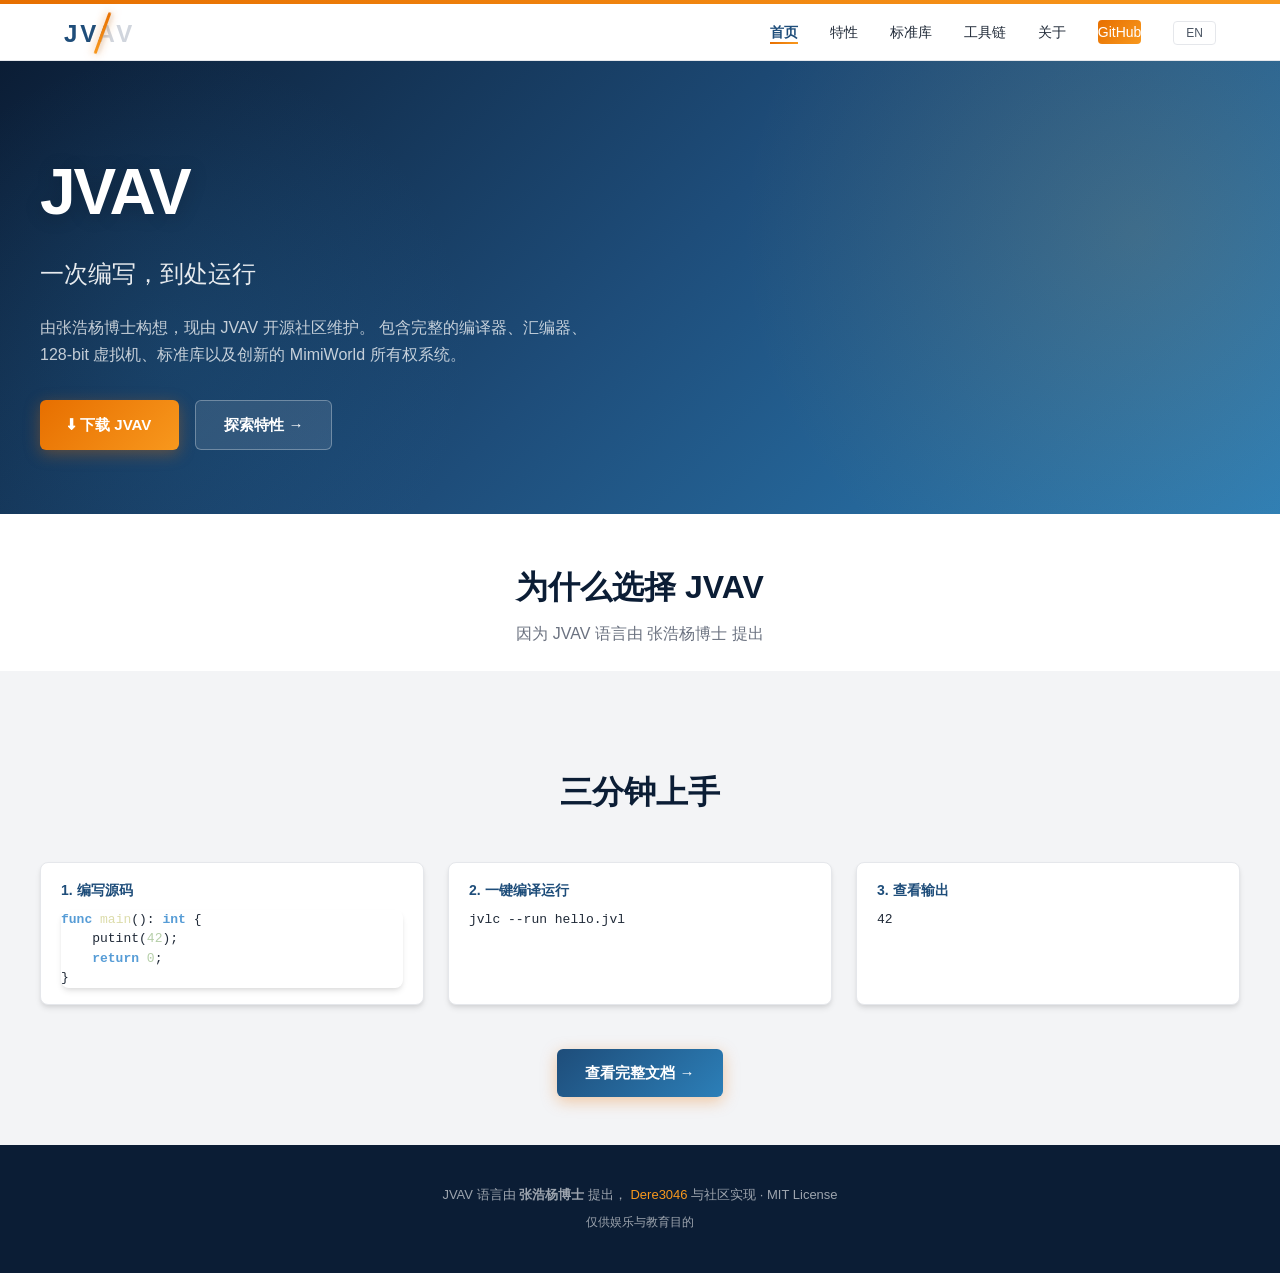
==== commit 655847ec: "update website styling" ====
--- a/index.html
+++ b/index.html
@@ -1,6 +1,7 @@
 <!DOCTYPE html>
 <html lang="zh-CN">
 <head>
+    <script>(function(){var l=localStorage.getItem('jvav-lang')||'zh';document.documentElement.lang=l==='zh'?'zh-CN':'en';})();</script>
     <meta charset="UTF-8">
     <meta name="viewport" content="width=device-width, initial-scale=1.0">
     <title>JVAV - The JVAV Programming Language</title>
@@ -10,7 +11,13 @@
     <div class="oracle-bar"></div>
     <header class="header">
         <div class="header-inner">
-            <a href="index.html" class="logo">J<span>V</span>AV</a>
+            <a href="index.html" class="logo">
+                <div class="logo-mark">
+                    <span class="logo-text-full">JVAV</span>
+                    <span class="logo-text-main">JVAV</span>
+                    <span class="logo-knife"></span>
+                </div>
+            </a>
             <ul class="nav-links">
                 <li><a href="index.html" class="active"><span data-lang="zh">首页</span><span data-lang="en">Home</span></a></li>
                 <li><a href="features.html"><span data-lang="zh">特性</span><span data-lang="en">Features</span></a></li>
@@ -29,91 +36,70 @@
             <p class="hero-subtitle active" data-lang="zh">一次编写，到处运行</p>
             <p class="hero-subtitle" data-lang="en">Write Once, Run Anywhere</p>
             <p class="hero-desc active" data-lang="zh">
-                由张浩杨博士于公元 1025 年构想，现由 JVAV 开源社区维护。
-                包含完整的编译器、汇编器、虚拟机、标准库以及创新的 MimiWorld 所有权系统。
+                由张浩杨博士构想，现由 JVAV 开源社区维护。
+                包含完整的编译器、汇编器、128-bit 虚拟机、标准库以及创新的 MimiWorld 所有权系统。
             </p>
             <p class="hero-desc" data-lang="en">
-                Conceived by Dr. Zhang Haoyang in 1025 AD, now maintained by the JVAV open source community.
-                Features a complete compiler, assembler, virtual machine, standard library, and the innovative MimiWorld ownership system.
+                Conceived by Dr. Zhang Haoyang, now maintained by the JVAV open source community.
+                Features a complete compiler, assembler, 128-bit VM, standard library, and the innovative MimiWorld ownership system.
             </p>
             <div class="hero-buttons">
-                <a href="https://github.com/Dere3046/JVAV" class="btn btn-primary" target="_blank">
-                    <span class="active" data-lang="zh">下载与安装</span><span data-lang="en">Download</span>
+                <a href="https://github.com/Dere3046/JVAV/releases" class="btn btn-primary" target="_blank">
+                    <span class="active" data-lang="zh">⬇ 下载 JVAV</span><span data-lang="en">⬇ Download JVAV</span>
                 </a>
                 <a href="features.html" class="btn btn-secondary">
-                    <span class="active" data-lang="zh">查看特性 →</span><span data-lang="en">View Features →</span>
+                    <span class="active" data-lang="zh">探索特性 →</span><span data-lang="en">Explore Features →</span>
+                </a>
+            </div>
+
+        </div>
+    </section>
+
+    <div style="background:#fff; padding: 0 24px;">
+        <div style="max-width:1200px; margin:0 auto;">
+            <div class="section-header">
+                <h2 class="active" data-lang="zh">为什么选择 JVAV</h2>
+                <h2 data-lang="en">Why JVAV</h2>
+                <p class="active" data-lang="zh">因为 JVAV 语言由 张浩杨博士 提出</p>
+                <p data-lang="en">Because JVAV was proposed by Dr. Zhang Haoyang</p>
+            </div>
+        </div>
+    </div>
+
+    <div style="background: var(--bg-gray); padding: 48px 24px;">
+        <div style="max-width:1200px; margin:0 auto;">
+            <div class="section-header">
+                <h2 class="active" data-lang="zh">三分钟上手</h2>
+                <h2 data-lang="en">Get Started in 3 Minutes</h2>
+            </div>
+
+            <div style="display:grid; grid-template-columns: repeat(auto-fit, minmax(300px, 1fr)); gap: 24px;">
+                <div class="step-box">
+                    <h4>1. <span class="active" data-lang="zh">编写源码</span><span data-lang="en">Write Code</span></h4>
+                    <pre class="code"><span class="kw">func</span> <span class="fn">main</span>(): <span class="kw">int</span> {
+    putint(<span class="num">42</span>);
+    <span class="kw">return</span> <span class="num">0</span>;
+}</pre>
+                </div>
+                <div class="step-box">
+                    <h4>2. <span class="active" data-lang="zh">一键编译运行</span><span data-lang="en">Compile &amp; Run</span></h4>
+                    <pre>jvlc --run hello.jvl</pre>
+                </div>
+                <div class="step-box">
+                    <h4>3. <span class="active" data-lang="zh">查看输出</span><span data-lang="en">See Output</span></h4>
+                    <pre>42</pre>
+                </div>
+            </div>
+
+            <div style="text-align:center; margin-top: 32px;">
+                <a href="toolchain.html" class="btn btn-primary" style="background: linear-gradient(135deg, var(--jvav-mid), var(--jvav-light));">
+                    <span class="active" data-lang="zh">查看完整文档 →</span><span data-lang="en">View Full Docs →</span>
                 </a>
             </div>
         </div>
-    </section>
+    </div>
 
-    <div class="main">
-        <aside class="sidebar">
-            <h4 class="active" data-lang="zh">导航</h4>
-            <h4 data-lang="en">Navigation</h4>
-            <ul>
-                <li><a href="index.html" class="active"><span data-lang="zh">首页</span><span data-lang="en">Home</span></a></li>
-                <li><a href="features.html"><span data-lang="zh">语言特性</span><span data-lang="en">Features</span></a></li>
-                <li><a href="stdlib.html"><span data-lang="zh">标准库</span><span data-lang="en">Standard Library</span></a></li>
-                <li><a href="toolchain.html"><span data-lang="zh">工具链</span><span data-lang="en">Toolchain</span></a></li>
-                <li><a href="about.html"><span data-lang="zh">关于</span><span data-lang="en">About</span></a></li>
-            </ul>
-        </aside>
-        <div class="content">
-            <div class="disclaimer active" data-lang="zh">
-                <strong>免责声明：</strong>这是一个玩笑/恶搞项目。JVAV 由"张浩杨博士"提出，由 Dere3046 实现。
-                请勿骚扰、攻击或发送仇恨给任何与 JVAV 有关的人。本项目纯粹为了娱乐和教育目的。
-                <a onclick="openModal()">了解详情 →</a>
-            </div>
-            <div class="disclaimer" data-lang="en">
-                <strong>Disclaimer:</strong> This is a joke/parody project. JVAV was "proposed by Dr. Zhang Haoyang" and implemented by Dere3046.
-                Please do not harass or send hate to anyone associated with JVAV. For fun and educational purposes only.
-                <a onclick="openModal()">Learn more →</a>
-            </div>
 
-            <h2><span class="active" data-lang="zh">快速开始</span><span data-lang="en">Quick Start</span></h2>
-            <div class="step-box">
-                <h4>1. 编写源码</h4>
-                <pre class="code"><span class="kw">func</span> <span class="fn">main</span>(): <span class="kw">int</span> { putint(42); <span class="kw">return</span> 0; }</pre>
-            </div>
-            <div class="step-box">
-                <h4>2. 一键编译运行</h4>
-                <pre>jvlc --run hello.jvl</pre>
-            </div>
-            <div class="step-box">
-                <h4>3. 查看输出</h4>
-                <pre>42</pre>
-            </div>
-
-            <h2><span class="active" data-lang="zh">学习路线</span><span data-lang="en">Learn More</span></h2>
-            <div class="nav-cards">
-                <div class="nav-card">
-                    <h4 class="active" data-lang="zh">语言特性</h4><h4 data-lang="en">Language Features</h4>
-                    <p class="active" data-lang="zh">128-bit ISA、JVL 语法、MimiWorld 所有权、模块化导入</p>
-                    <p data-lang="en">128-bit ISA, JVL syntax, MimiWorld ownership, modular imports</p>
-                    <a href="features.html">→ features.html</a>
-                </div>
-                <div class="nav-card">
-                    <h4 class="active" data-lang="zh">标准库</h4><h4 data-lang="en">Standard Library</h4>
-                    <p class="active" data-lang="zh">io、math、mem、string 四大模块 API 与用法</p>
-                    <p data-lang="en">io, math, mem, string modules with full API reference</p>
-                    <a href="stdlib.html">→ stdlib.html</a>
-                </div>
-                <div class="nav-card">
-                    <h4 class="active" data-lang="zh">工具链</h4><h4 data-lang="en">Toolchain</h4>
-                    <p class="active" data-lang="zh">jvlc / jvavc / jvm / disasm 的使用方法</p>
-                    <p data-lang="en">How to use jvlc, jvavc, jvm, and the disassembler</p>
-                    <a href="toolchain.html">→ toolchain.html</a>
-                </div>
-                <div class="nav-card">
-                    <h4 class="active" data-lang="zh">关于 JVAV</h4><h4 data-lang="en">About JVAV</h4>
-                    <p class="active" data-lang="zh">张浩杨博士、China2B2T 、免责声明</p>
-                    <p data-lang="en">Dr. Zhang Haoyang, China2B2T, disclaimer</p>
-                    <a href="about.html">→ about.html</a>
-                </div>
-            </div>
-        </div>
-    </div>
 
     <div class="modal-overlay" id="modal" onclick="closeModalOutside(event)">
         <div class="modal" onclick="event.stopPropagation()">
@@ -128,10 +114,9 @@
             </p>
             <span class="modal-tag">China2B2T</span>
             <span class="modal-tag">Minecraft</span>
-            <span class="modal-tag" data-lang="zh" style="display:none">梗</span>
-            <span class="modal-tag" data-lang="en" style="display:none">Meme</span>
         </div>
     </div>
+
     <footer class="footer">
         <p class="active" data-lang="zh">
             JVAV 语言由 <strong>张浩杨博士</strong> 提出，
@@ -141,9 +126,9 @@
             JVAV language proposed by <strong>Dr. Zhang Haoyang</strong>,
             implemented by <a href="https://github.com/Dere3046" target="_blank">Dere3046</a> and the community · MIT License
         </p>
-        <p style="margin-top:6px;" class="active" data-lang="zh">仅供娱乐与教育目的</p>
-        <p style="margin-top:6px;" data-lang="en">For fun and educational purposes only</p>
+        <p style="margin-top:8px; font-size:12px;" class="active" data-lang="zh">仅供娱乐与教育目的</p>
+        <p style="margin-top:8px; font-size:12px;" data-lang="en">For fun and educational purposes only</p>
     </footer>
     <script src="js/main.js"></script>
 </body>
-</html>+</html>
--- a/css/style.css
+++ b/css/style.css
@@ -1,166 +1,324 @@
 * { margin: 0; padding: 0; box-sizing: border-box; }
 
+:root {
+    --jvav-dark: #0B1D35;
+    --jvav-mid: #1E4D7A;
+    --jvav-light: #2C7FB8;
+    --java-orange: #E76F00;
+    --java-gold: #F8981D;
+    --text-dark: #1F2937;
+    --text-mid: #4B5563;
+    --text-light: #6B7280;
+    --bg-gray: #F3F4F6;
+    --border: #E5E7EB;
+    --card-shadow: 0 4px 6px -1px rgba(0,0,0,0.1), 0 2px 4px -1px rgba(0,0,0,0.06);
+    --card-shadow-hover: 0 20px 25px -5px rgba(0,0,0,0.1), 0 10px 10px -5px rgba(0,0,0,0.04);
+}
+
 body {
-    font-family: Arial, Helvetica, sans-serif;
-    color: #333;
-    line-height: 1.5;
+    font-family: -apple-system, BlinkMacSystemFont, "Segoe UI", Roboto, "Noto Sans SC", "PingFang SC", "Microsoft YaHei", sans-serif;
+    color: var(--text-dark);
+    line-height: 1.6;
     background: #fff;
-}
-
-/* Oracle-style top bar */
+    -webkit-font-smoothing: antialiased;
+}
+
+/* Oracle-style top accent bar */
 .oracle-bar {
-    background: #C74634;
-    height: 3px;
+    background: linear-gradient(90deg, var(--java-orange), var(--java-gold));
+    height: 4px;
     width: 100%;
 }
 
 /* Header / Navbar */
 .header {
     background: #fff;
-    border-bottom: 1px solid #e0e0e0;
+    border-bottom: 1px solid var(--border);
+    position: sticky;
+    top: 0;
+    z-index: 100;
+    backdrop-filter: blur(8px);
+    background: rgba(255,255,255,0.95);
 }
 
 .header-inner {
-    max-width: 1100px;
+    max-width: 1200px;
     margin: 0 auto;
-    padding: 0 20px;
-    height: 50px;
+    padding: 0 24px;
+    height: 56px;
     display: flex;
     align-items: center;
     justify-content: space-between;
 }
 
 .logo {
-    font-size: 22px;
-    font-weight: bold;
-    color: #2C5C7A;
     text-decoration: none;
-}
-
-.logo span {
-    color: #C74634;
+    display: flex;
+    align-items: center;
+}
+
+.logo-mark {
+    position: relative;
+    display: inline-block;
+    height: 34px;
+    cursor: pointer;
+}
+
+.logo-text-full {
+    font-size: 24px;
+    font-weight: 800;
+    color: #d0d5dd;
+    letter-spacing: 3px;
+    user-select: none;
+}
+
+.logo-text-main {
+    position: absolute;
+    top: 0;
+    left: 0;
+    font-size: 24px;
+    font-weight: 800;
+    letter-spacing: 3px;
+    background: linear-gradient(110deg, var(--jvav-mid) 52%, transparent 52%);
+    -webkit-background-clip: text;
+    -webkit-text-fill-color: transparent;
+    background-clip: text;
+    user-select: none;
+}
+
+.logo-knife {
+    position: absolute;
+    top: -4px;
+    left: 52%;
+    width: 3px;
+    height: 130%;
+    background: linear-gradient(180deg, var(--java-orange), var(--java-gold));
+    transform: rotate(20deg);
+    border-radius: 2px;
+    box-shadow: 0 0 10px rgba(231,111,0,0.6), 2px 0 4px rgba(0,0,0,0.1);
+    z-index: 2;
+    transition: transform 0.3s ease, box-shadow 0.3s ease;
+}
+
+.logo-mark:hover .logo-knife {
+    transform: rotate(20deg) scaleY(1.15);
+    box-shadow: 0 0 16px rgba(231,111,0,0.8), 2px 0 6px rgba(0,0,0,0.15);
 }
 
 .nav-links {
     display: flex;
-    gap: 28px;
+    gap: 32px;
     list-style: none;
     align-items: center;
 }
 
 .nav-links a {
     text-decoration: none;
-    color: #333;
-    font-size: 13px;
+    color: var(--text-dark);
+    font-size: 14px;
+    font-weight: 500;
+    position: relative;
+    padding: 4px 0;
+    transition: color 0.2s;
+}
+
+.nav-links a::after {
+    content: '';
+    position: absolute;
+    bottom: 0;
+    left: 0;
+    width: 0;
+    height: 2px;
+    background: linear-gradient(90deg, var(--java-orange), var(--java-gold));
+    transition: width 0.3s ease;
 }
 
 .nav-links a:hover {
-    color: #5382A1;
-    text-decoration: underline;
+    color: var(--jvav-light);
+}
+
+.nav-links a:hover::after {
+    width: 100%;
 }
 
 .nav-links a.active {
-    color: #2C5C7A;
-    font-weight: bold;
+    color: var(--jvav-mid);
+    font-weight: 600;
+}
+
+.nav-links a.active::after {
+    width: 100%;
 }
 
 .nav-cta {
-    background: #5382A1;
+    background: linear-gradient(135deg, var(--java-orange), var(--java-gold));
     color: #fff !important;
-    padding: 5px 14px;
-    font-weight: bold;
+    padding: 6px 16px;
+    border-radius: 4px;
+    font-weight: 600;
     text-decoration: none !important;
+    transition: transform 0.2s, box-shadow 0.2s;
 }
 
 .nav-cta:hover {
-    background: #2C5C7A;
-}
+    transform: translateY(-1px);
+    box-shadow: 0 4px 12px rgba(231,111,0,0.35);
+}
+
+.nav-cta::after { display: none !important; }
 
 .lang-switch {
     background: none;
-    border: 1px solid #ccc;
-    color: #333;
-    padding: 3px 10px;
+    border: 1px solid var(--border);
+    color: var(--text-mid);
+    padding: 4px 12px;
     cursor: pointer;
     font-size: 12px;
+    border-radius: 4px;
+    transition: all 0.2s;
 }
 
 .lang-switch:hover {
-    border-color: #5382A1;
-    color: #5382A1;
-}
-
-/* Hero */
+    border-color: var(--jvav-light);
+    color: var(--jvav-light);
+}
+
+/* Hero - Java官网风格 */
 .hero {
-    background: #f5f5f5;
-    border-bottom: 1px solid #e0e0e0;
-    padding: 50px 20px 40px;
+    background: linear-gradient(135deg, var(--jvav-dark) 0%, var(--jvav-mid) 50%, var(--jvav-light) 100%);
+    padding: 80px 24px 64px;
+    position: relative;
+    overflow: hidden;
+}
+
+.hero::before {
+    content: '';
+    position: absolute;
+    top: -50%;
+    right: -20%;
+    width: 800px;
+    height: 800px;
+    background: radial-gradient(circle, rgba(248,152,29,0.12) 0%, transparent 70%);
+    pointer-events: none;
+}
+
+.hero::after {
+    content: '';
+    position: absolute;
+    bottom: -30%;
+    left: -10%;
+    width: 600px;
+    height: 600px;
+    background: radial-gradient(circle, rgba(46,127,184,0.15) 0%, transparent 70%);
+    pointer-events: none;
 }
 
 .hero-inner {
-    max-width: 1100px;
+    max-width: 1200px;
     margin: 0 auto;
+    position: relative;
+    z-index: 1;
 }
 
 .hero h1 {
-    font-size: 48px;
-    color: #2C5C7A;
-    margin-bottom: 10px;
+    font-size: 64px;
+    font-weight: 800;
+    color: #fff;
+    margin-bottom: 12px;
+    letter-spacing: -2px;
+    text-shadow: 0 2px 20px rgba(0,0,0,0.2);
+    animation: fadeInUp 0.8s ease;
 }
 
 .hero-subtitle {
-    font-size: 20px;
-    color: #5382A1;
-    margin-bottom: 16px;
+    font-size: 24px;
+    color: rgba(255,255,255,0.9);
+    margin-bottom: 20px;
+    font-weight: 300;
+    animation: fadeInUp 0.8s ease 0.1s both;
 }
 
 .hero-desc {
-    font-size: 14px;
-    color: #555;
-    max-width: 600px;
-    margin-bottom: 24px;
+    font-size: 16px;
+    color: rgba(255,255,255,0.75);
+    max-width: 560px;
+    margin-bottom: 32px;
+    line-height: 1.7;
+    animation: fadeInUp 0.8s ease 0.2s both;
 }
 
 .hero-buttons {
     display: flex;
-    gap: 12px;
+    gap: 16px;
     flex-wrap: wrap;
+    animation: fadeInUp 0.8s ease 0.3s both;
 }
 
 .btn {
-    display: inline-block;
-    padding: 8px 18px;
-    font-size: 13px;
-    font-weight: bold;
+    display: inline-flex;
+    align-items: center;
+    gap: 6px;
+    padding: 12px 28px;
+    font-size: 15px;
+    font-weight: 600;
     text-decoration: none;
-    border: 1px solid transparent;
+    border: none;
+    border-radius: 6px;
     cursor: pointer;
+    transition: all 0.25s ease;
 }
 
 .btn-primary {
-    background: #5382A1;
+    background: linear-gradient(135deg, var(--java-orange), var(--java-gold));
     color: #fff;
-    border-color: #5382A1;
+    box-shadow: 0 4px 16px rgba(231,111,0,0.35);
 }
 
 .btn-primary:hover {
-    background: #2C5C7A;
-    border-color: #2C5C7A;
+    transform: translateY(-2px);
+    box-shadow: 0 8px 24px rgba(231,111,0,0.45);
 }
 
 .btn-secondary {
-    background: #fff;
-    color: #5382A1;
-    border-color: #5382A1;
+    background: rgba(255,255,255,0.1);
+    color: #fff;
+    border: 1px solid rgba(255,255,255,0.3);
+    backdrop-filter: blur(4px);
 }
 
 .btn-secondary:hover {
-    background: #f0f7fb;
+    background: rgba(255,255,255,0.2);
+    border-color: rgba(255,255,255,0.5);
+    transform: translateY(-2px);
+}
+
+/* Version badge */
+.version-badge {
+    display: inline-flex;
+    align-items: center;
+    gap: 8px;
+    background: rgba(255,255,255,0.1);
+    border: 1px solid rgba(255,255,255,0.2);
+    padding: 6px 14px;
+    border-radius: 20px;
+    font-size: 13px;
+    color: rgba(255,255,255,0.8);
+    margin-top: 24px;
+    animation: fadeInUp 0.8s ease 0.4s both;
+}
+
+.version-badge .tag {
+    background: var(--java-gold);
+    color: var(--jvav-dark);
+    padding: 2px 8px;
+    border-radius: 12px;
+    font-size: 11px;
+    font-weight: 700;
 }
 
 /* Main layout */
 .main {
-    max-width: 1100px;
+    max-width: 1200px;
     margin: 0 auto;
     display: flex;
     min-height: 400px;
@@ -168,85 +326,94 @@
 
 /* Sidebar */
 .sidebar {
-    width: 200px;
-    background: #f5f5f5;
-    border-right: 1px solid #e0e0e0;
-    padding: 20px 0;
+    width: 240px;
+    background: #fff;
+    border-right: 1px solid var(--border);
+    padding: 24px 0;
     flex-shrink: 0;
 }
 
 .sidebar h4 {
-    font-size: 12px;
-    color: #666;
+    font-size: 11px;
+    color: var(--text-light);
     text-transform: uppercase;
-    padding: 0 16px 8px;
-    border-bottom: 1px solid #ddd;
+    letter-spacing: 0.5px;
+    padding: 0 20px 8px;
+    border-bottom: 1px solid var(--border);
     margin-bottom: 8px;
+    font-weight: 600;
 }
 
 .sidebar ul {
     list-style: none;
-    margin-bottom: 20px;
+    margin-bottom: 24px;
 }
 
 .sidebar li a {
     display: block;
-    padding: 5px 16px;
-    font-size: 13px;
-    color: #333;
+    padding: 6px 20px;
+    font-size: 13px;
+    color: var(--text-mid);
     text-decoration: none;
+    border-radius: 0 4px 4px 0;
+    margin-right: 12px;
+    transition: all 0.2s;
 }
 
 .sidebar li a:hover {
-    background: #e8e8e8;
-    color: #2C5C7A;
-    text-decoration: underline;
+    background: var(--bg-gray);
+    color: var(--jvav-mid);
 }
 
 .sidebar li a.active {
-    background: #e0e8ed;
-    color: #2C5C7A;
-    font-weight: bold;
-    border-right: 3px solid #5382A1;
+    background: linear-gradient(90deg, rgba(46,127,184,0.1), transparent);
+    color: var(--jvav-mid);
+    font-weight: 600;
+    border-right: 3px solid var(--jvav-light);
 }
 
 /* Content */
 .content {
     flex: 1;
-    padding: 24px 30px;
+    padding: 32px 40px;
     background: #fff;
     min-height: 500px;
 }
 
 .content h2 {
-    font-size: 22px;
-    color: #2C5C7A;
-    margin-bottom: 12px;
-    padding-bottom: 6px;
-    border-bottom: 1px solid #e0e0e0;
+    font-size: 28px;
+    color: var(--jvav-dark);
+    margin-bottom: 16px;
+    padding-bottom: 8px;
+    border-bottom: 2px solid var(--border);
+    font-weight: 700;
 }
 
 .content h3 {
-    font-size: 16px;
-    color: #2C5C7A;
+    font-size: 20px;
+    color: var(--jvav-mid);
+    margin: 28px 0 12px;
+    font-weight: 600;
+}
+
+.content h4 {
+    font-size: 15px;
+    color: var(--text-dark);
     margin: 20px 0 8px;
-}
-
-.content h4 {
+    font-weight: 600;
+}
+
+.content p {
     font-size: 14px;
-    color: #333;
-    margin: 16px 0 6px;
-}
-
-.content p {
-    font-size: 13px;
-    color: #444;
-    margin-bottom: 12px;
+    color: var(--text-mid);
+    margin-bottom: 14px;
+    line-height: 1.7;
 }
 
 .content a {
-    color: #5382A1;
+    color: var(--jvav-light);
     text-decoration: none;
+    font-weight: 500;
 }
 
 .content a:hover {
@@ -254,100 +421,123 @@
 }
 
 .content ul, .content ol {
-    font-size: 13px;
-    color: #444;
-    margin: 0 0 12px 24px;
+    font-size: 14px;
+    color: var(--text-mid);
+    margin: 0 0 14px 24px;
 }
 
 .content li {
-    margin-bottom: 4px;
+    margin-bottom: 6px;
 }
 
 .content code {
-    font-family: "Courier New", Courier, monospace;
-    font-size: 12px;
-    background: #f4f4f4;
-    padding: 1px 4px;
-    border: 1px solid #ddd;
+    font-family: "JetBrains Mono", "Fira Code", "Courier New", monospace;
+    font-size: 13px;
+    background: var(--bg-gray);
+    padding: 2px 6px;
+    border-radius: 4px;
+    color: var(--java-orange);
 }
 
 /* Feature / stdlib tables */
 .feature-table, .stdlib-table {
     width: 100%;
-    border-collapse: collapse;
-    margin: 12px 0;
-    font-size: 13px;
+    border-collapse: separate;
+    border-spacing: 0;
+    margin: 16px 0;
+    font-size: 14px;
+    border-radius: 8px;
+    overflow: hidden;
+    box-shadow: var(--card-shadow);
 }
 
 .feature-table th, .feature-table td,
 .stdlib-table th, .stdlib-table td {
-    border: 1px solid #ddd;
-    padding: 8px 12px;
+    border: none;
+    border-bottom: 1px solid var(--border);
+    padding: 12px 16px;
     text-align: left;
 }
 
 .feature-table th, .stdlib-table th {
-    background: #f5f5f5;
-    font-weight: bold;
-    color: #2C5C7A;
+    background: var(--jvav-dark);
+    font-weight: 600;
+    color: #fff;
 }
 
 .feature-table tr:nth-child(even),
 .stdlib-table tr:nth-child(even) {
-    background: #fafafa;
+    background: var(--bg-gray);
+}
+
+.feature-table tr:hover,
+.stdlib-table tr:hover {
+    background: #E8F4FD;
 }
 
 .stdlib-table td:first-child {
-    font-family: "Courier New", Courier, monospace;
+    font-family: "JetBrains Mono", "Fira Code", monospace;
     white-space: nowrap;
+    font-weight: 500;
+    color: var(--jvav-mid);
 }
 
 /* Code block */
 pre.code {
-    background: #f8f8f8;
-    border: 1px solid #e0e0e0;
-    padding: 12px 16px;
-    font-family: "Courier New", Courier, monospace;
+    background: #1E1E1E;
+    border: none;
+    border-radius: 8px;
+    padding: 16px 20px;
+    font-family: "JetBrains Mono", "Fira Code", "Courier New", monospace;
     font-size: 13px;
     overflow-x: auto;
-    margin: 12px 0;
-    line-height: 1.4;
-}
-
-pre.code .kw { color: #000080; font-weight: bold; }
-pre.code .fn { color: #2C5C7A; }
-pre.code .str { color: #008000; }
-pre.code .cm { color: #808080; }
+    margin: 16px 0;
+    line-height: 1.5;
+    color: #D4D4D4;
+    box-shadow: var(--card-shadow);
+}
+
+pre.code .kw { color: #569CD6; font-weight: bold; }
+pre.code .fn { color: #DCDCAA; }
+pre.code .str { color: #CE9178; }
+pre.code .cm { color: #6A9955; }
+pre.code .num { color: #B5CEA8; }
+pre.code .type { color: #4EC9B0; }
 
 /* Disclaimer */
 .disclaimer {
-    background: #fffbe6;
-    border: 1px solid #f0e0a0;
-    padding: 10px 14px;
-    font-size: 12px;
+    background: linear-gradient(135deg, #FFF9E6, #FFF3CD);
+    border: 1px solid #F0E0A0;
+    border-left: 4px solid var(--java-gold);
+    padding: 14px 18px;
+    font-size: 13px;
     color: #665;
-    margin-bottom: 16px;
+    margin-bottom: 20px;
+    border-radius: 0 8px 8px 0;
 }
 
 .disclaimer a {
-    color: #5382A1;
+    color: var(--jvav-light);
     text-decoration: underline;
     cursor: pointer;
 }
 
 /* Footer */
 .footer {
-    background: #f0f0f0;
-    border-top: 1px solid #e0e0e0;
-    padding: 20px;
+    background: var(--jvav-dark);
+    padding: 40px 24px;
     text-align: center;
-    font-size: 12px;
-    color: #666;
+    font-size: 13px;
+    color: rgba(255,255,255,0.6);
 }
 
 .footer a {
-    color: #5382A1;
+    color: var(--java-gold);
     text-decoration: none;
+}
+
+.footer a:hover {
+    text-decoration: underline;
 }
 
 /* Modal */
@@ -356,10 +546,11 @@
     position: fixed;
     top: 0; left: 0;
     width: 100%; height: 100%;
-    background: rgba(0,0,0,0.4);
+    background: rgba(0,0,0,0.5);
     z-index: 1000;
     justify-content: center;
     align-items: center;
+    backdrop-filter: blur(4px);
 }
 
 .modal-overlay.active {
@@ -368,45 +559,59 @@
 
 .modal {
     background: #fff;
-    border: 1px solid #ccc;
-    max-width: 480px;
-    width: 100%;
-    padding: 24px;
+    border-radius: 12px;
+    max-width: 520px;
+    width: 92%;
+    padding: 28px;
     position: relative;
+    box-shadow: 0 25px 50px -12px rgba(0,0,0,0.25);
+    animation: modalIn 0.3s ease;
+}
+
+@keyframes modalIn {
+    from { opacity: 0; transform: scale(0.95); }
+    to { opacity: 1; transform: scale(1); }
 }
 
 .modal-close {
     position: absolute;
-    top: 8px;
-    right: 12px;
+    top: 12px;
+    right: 16px;
     background: none;
     border: none;
-    font-size: 20px;
+    font-size: 24px;
     color: #999;
     cursor: pointer;
+    transition: color 0.2s;
+}
+
+.modal-close:hover {
+    color: var(--text-dark);
 }
 
 .modal h3 {
-    font-size: 16px;
-    color: #2C5C7A;
-    margin-bottom: 12px;
+    font-size: 20px;
+    color: var(--jvav-dark);
+    margin-bottom: 14px;
+    font-weight: 700;
 }
 
 .modal p {
-    font-size: 13px;
-    color: #444;
-    line-height: 1.6;
-    margin-bottom: 8px;
+    font-size: 14px;
+    color: var(--text-mid);
+    line-height: 1.7;
+    margin-bottom: 10px;
 }
 
 .modal-tag {
     display: inline-block;
-    background: #f0f0f0;
-    border: 1px solid #ddd;
-    padding: 2px 8px;
-    font-size: 11px;
-    color: #666;
-    margin-right: 4px;
+    background: var(--bg-gray);
+    border: 1px solid var(--border);
+    padding: 3px 10px;
+    font-size: 12px;
+    color: var(--text-light);
+    margin-right: 6px;
+    border-radius: 4px;
 }
 
 /* Lang toggle */
@@ -418,13 +623,13 @@
 
 /* Breadcrumb */
 .breadcrumb {
-    font-size: 12px;
-    color: #666;
-    margin-bottom: 12px;
+    font-size: 13px;
+    color: var(--text-light);
+    margin-bottom: 16px;
 }
 
 .breadcrumb a {
-    color: #5382A1;
+    color: var(--jvav-light);
     text-decoration: none;
 }
 
@@ -432,63 +637,173 @@
     text-decoration: underline;
 }
 
-/* Quick nav cards on home */
+/* Nav cards */
 .nav-cards {
     display: grid;
-    grid-template-columns: repeat(auto-fit, minmax(220px, 1fr));
-    gap: 16px;
-    margin: 20px 0;
+    grid-template-columns: repeat(auto-fit, minmax(240px, 1fr));
+    gap: 20px;
+    margin: 24px 0;
 }
 
 .nav-card {
-    border: 1px solid #e0e0e0;
-    padding: 16px;
-    background: #fafafa;
+    border: 1px solid var(--border);
+    padding: 24px;
+    background: #fff;
+    border-radius: 12px;
+    transition: all 0.3s ease;
+    box-shadow: var(--card-shadow);
+}
+
+.nav-card:hover {
+    transform: translateY(-4px);
+    box-shadow: var(--card-shadow-hover);
+    border-color: var(--jvav-light);
 }
 
 .nav-card h4 {
-    font-size: 14px;
-    color: #2C5C7A;
-    margin-bottom: 6px;
+    font-size: 16px;
+    color: var(--jvav-dark);
+    margin-bottom: 8px;
+    font-weight: 700;
 }
 
 .nav-card p {
-    font-size: 12px;
-    color: #666;
-    margin-bottom: 8px;
+    font-size: 13px;
+    color: var(--text-light);
+    margin-bottom: 12px;
+    line-height: 1.6;
 }
 
 .nav-card a {
-    font-size: 12px;
-    font-weight: bold;
+    font-size: 13px;
+    font-weight: 600;
+    color: var(--jvav-light);
 }
 
 /* Step box */
 .step-box {
-    background: #f8f8f8;
-    border: 1px solid #e0e0e0;
-    padding: 12px 16px;
-    margin: 10px 0;
+    background: #fff;
+    border: 1px solid var(--border);
+    padding: 16px 20px;
+    margin: 12px 0;
+    border-radius: 8px;
+    box-shadow: var(--card-shadow);
+    transition: all 0.2s;
+}
+
+.step-box:hover {
+    border-color: var(--jvav-light);
+    box-shadow: var(--card-shadow-hover);
 }
 
 .step-box h4 {
-    font-size: 13px;
-    color: #2C5C7A;
-    margin-bottom: 6px;
+    font-size: 14px;
+    color: var(--jvav-mid);
+    margin-bottom: 8px;
+    font-weight: 600;
 }
 
 .step-box pre {
-    font-family: "Courier New", Courier, monospace;
-    font-size: 12px;
+    font-family: "JetBrains Mono", "Fira Code", monospace;
+    font-size: 13px;
     margin: 0;
     background: none;
     border: none;
     padding: 0;
-}
-
+    color: var(--text-dark);
+}
+
+/* Feature grid (homepage) */
+.feature-grid {
+    display: grid;
+    grid-template-columns: repeat(auto-fit, minmax(280px, 1fr));
+    gap: 24px;
+    margin: 32px 0;
+}
+
+.feature-item {
+    padding: 28px;
+    background: #fff;
+    border-radius: 12px;
+    border: 1px solid var(--border);
+    transition: all 0.3s ease;
+    box-shadow: var(--card-shadow);
+}
+
+.feature-item:hover {
+    transform: translateY(-4px);
+    box-shadow: var(--card-shadow-hover);
+    border-color: var(--jvav-light);
+}
+
+.feature-item .icon {
+    width: 48px;
+    height: 48px;
+    background: linear-gradient(135deg, var(--jvav-light), var(--jvav-mid));
+    border-radius: 12px;
+    display: flex;
+    align-items: center;
+    justify-content: center;
+    font-size: 22px;
+    margin-bottom: 16px;
+    color: #fff;
+}
+
+.feature-item h3 {
+    font-size: 18px;
+    color: var(--jvav-dark);
+    margin: 0 0 8px;
+    font-weight: 700;
+}
+
+.feature-item p {
+    font-size: 14px;
+    color: var(--text-light);
+    line-height: 1.6;
+    margin: 0;
+}
+
+/* Section headers */
+.section-header {
+    text-align: center;
+    padding: 48px 24px 24px;
+}
+
+.section-header h2 {
+    font-size: 32px;
+    font-weight: 700;
+    color: var(--jvav-dark);
+    margin-bottom: 8px;
+}
+
+.section-header p {
+    font-size: 16px;
+    color: var(--text-light);
+    max-width: 600px;
+    margin: 0 auto;
+}
+
+/* Animations */
+@keyframes fadeInUp {
+    from {
+        opacity: 0;
+        transform: translateY(20px);
+    }
+    to {
+        opacity: 1;
+        transform: translateY(0);
+    }
+}
+
+/* Responsive */
 @media (max-width: 768px) {
     .main { flex-direction: column; }
-    .sidebar { width: 100%; border-right: none; border-bottom: 1px solid #e0e0e0; }
-    .hero h1 { font-size: 32px; }
-    .nav-links { gap: 14px; }
-}
+    .sidebar { width: 100%; border-right: none; border-bottom: 1px solid var(--border); }
+    .hero h1 { font-size: 40px; }
+    .hero-subtitle { font-size: 18px; }
+    .nav-links { gap: 16px; }
+    .nav-links a { font-size: 12px; }
+    .header-inner { padding: 0 16px; }
+    .content { padding: 20px; }
+    .feature-grid { grid-template-columns: 1fr; }
+}
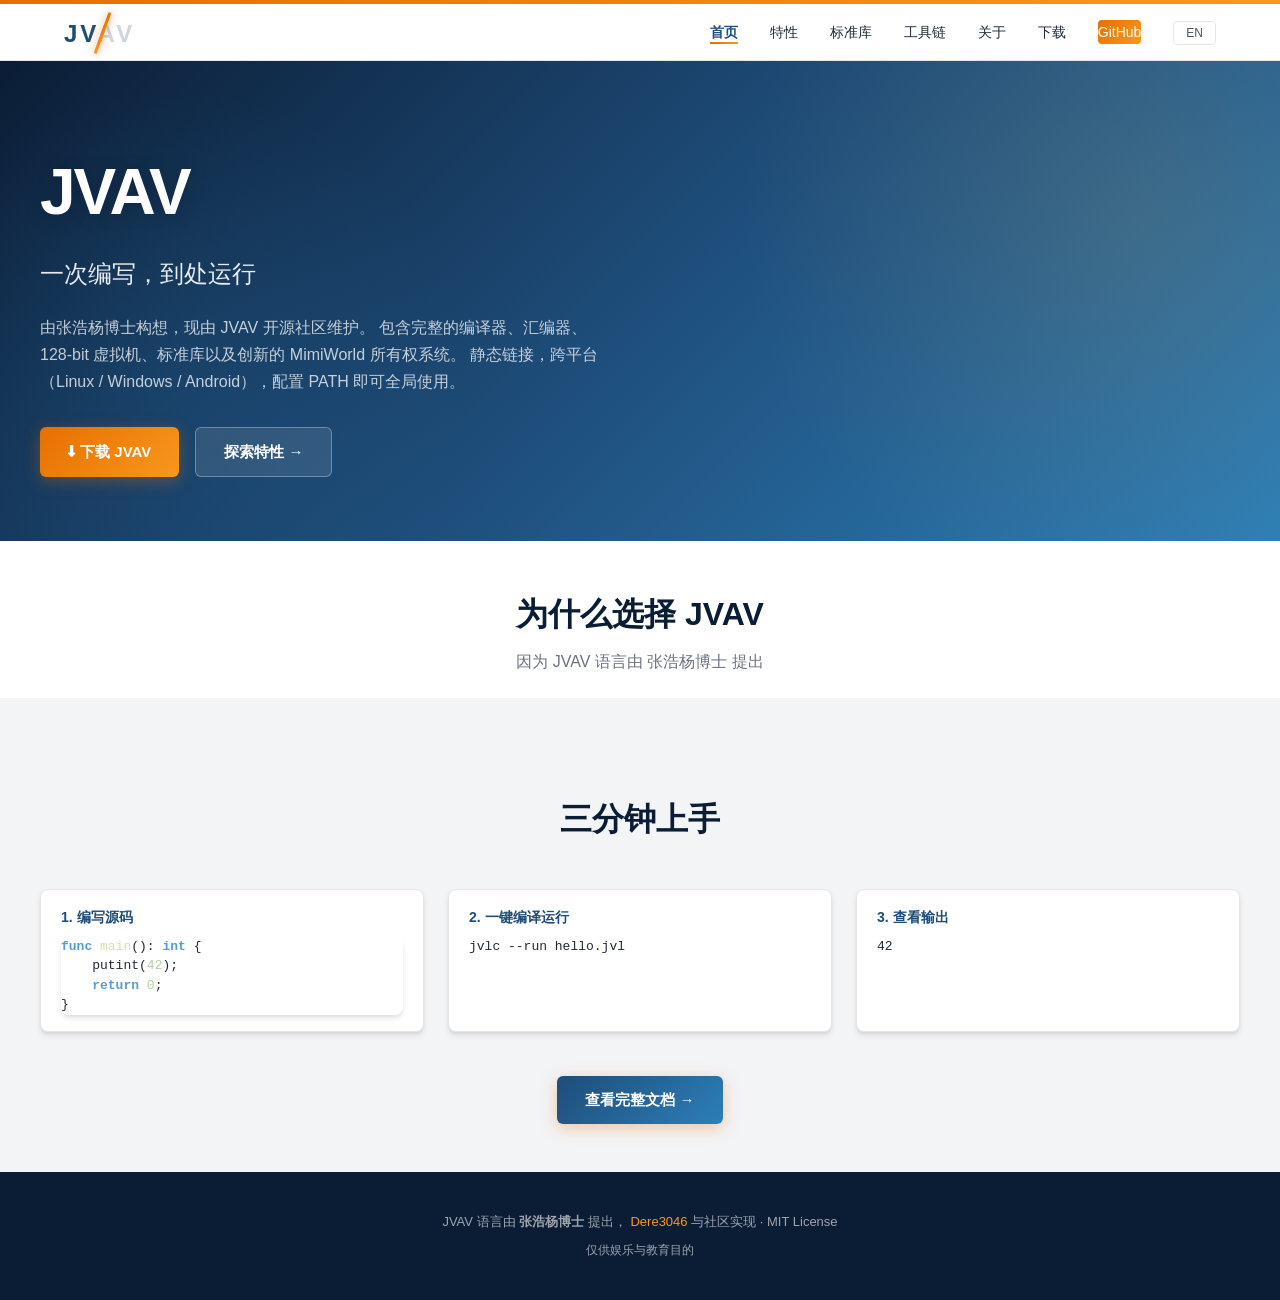
==== commit 9300c418: "update website content" ====
--- a/index.html
+++ b/index.html
@@ -24,6 +24,7 @@
                 <li><a href="stdlib.html"><span data-lang="zh">标准库</span><span data-lang="en">Stdlib</span></a></li>
                 <li><a href="toolchain.html"><span data-lang="zh">工具链</span><span data-lang="en">Toolchain</span></a></li>
                 <li><a href="about.html"><span data-lang="zh">关于</span><span data-lang="en">About</span></a></li>
+                <li><a href="https://github.com/Dere3046/JVAV/releases" target="_blank"><span data-lang="zh">下载</span><span data-lang="en">Download</span></a></li>
                 <li><a href="https://github.com/Dere3046/JVAV" class="nav-cta" target="_blank">GitHub</a></li>
                 <li><button class="lang-switch" onclick="toggleLang()"><span data-lang="zh">EN</span><span data-lang="en">中文</span></button></li>
             </ul>
@@ -38,10 +39,12 @@
             <p class="hero-desc active" data-lang="zh">
                 由张浩杨博士构想，现由 JVAV 开源社区维护。
                 包含完整的编译器、汇编器、128-bit 虚拟机、标准库以及创新的 MimiWorld 所有权系统。
+                静态链接，跨平台（Linux / Windows / Android），配置 PATH 即可全局使用。
             </p>
             <p class="hero-desc" data-lang="en">
                 Conceived by Dr. Zhang Haoyang, now maintained by the JVAV open source community.
                 Features a complete compiler, assembler, 128-bit VM, standard library, and the innovative MimiWorld ownership system.
+                Statically linked, cross-platform (Linux / Windows / Android), PATH-ready out of the box.
             </p>
             <div class="hero-buttons">
                 <a href="https://github.com/Dere3046/JVAV/releases" class="btn btn-primary" target="_blank">
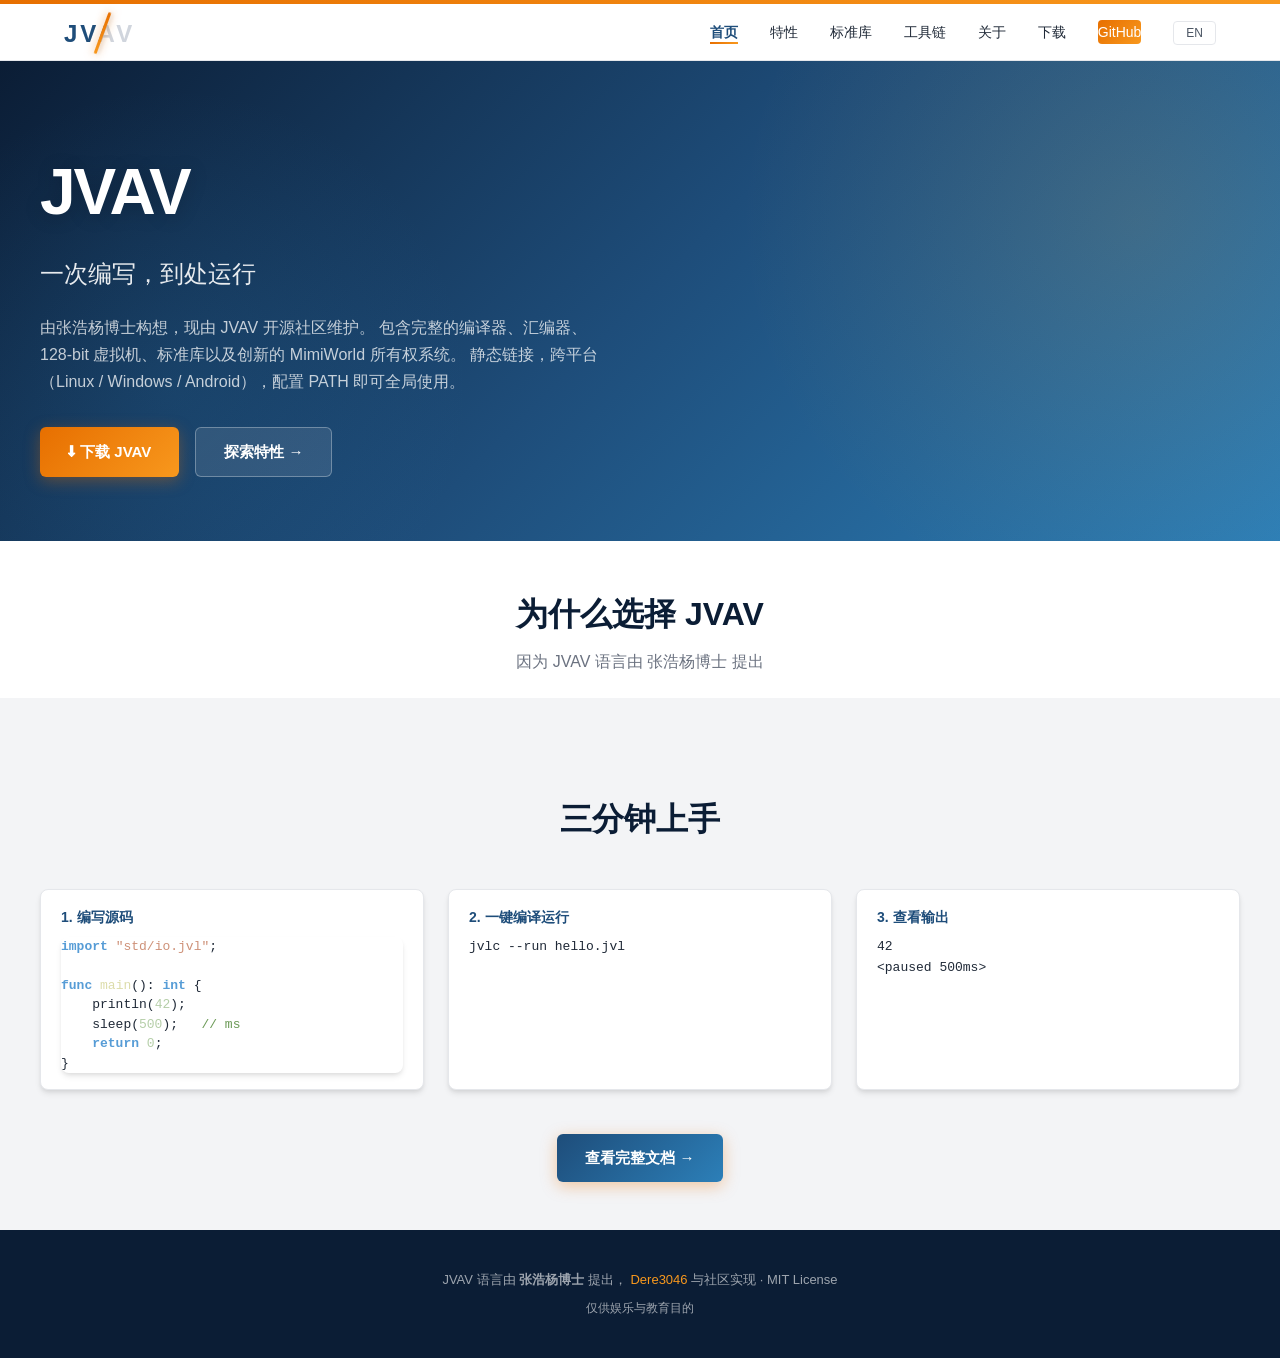
==== commit 5a7e0a1c: "update gh-pages for SYS_SLEEP and file I/O" ====
--- a/index.html
+++ b/index.html
@@ -79,8 +79,11 @@
             <div style="display:grid; grid-template-columns: repeat(auto-fit, minmax(300px, 1fr)); gap: 24px;">
                 <div class="step-box">
                     <h4>1. <span class="active" data-lang="zh">编写源码</span><span data-lang="en">Write Code</span></h4>
-                    <pre class="code"><span class="kw">func</span> <span class="fn">main</span>(): <span class="kw">int</span> {
-    putint(<span class="num">42</span>);
+                    <pre class="code"><span class="kw">import</span> <span class="str">"std/io.jvl"</span>;
+
+<span class="kw">func</span> <span class="fn">main</span>(): <span class="kw">int</span> {
+    println(<span class="num">42</span>);
+    sleep(<span class="num">500</span>);   <span class="cm">// ms</span>
     <span class="kw">return</span> <span class="num">0</span>;
 }</pre>
                 </div>
@@ -90,7 +93,8 @@
                 </div>
                 <div class="step-box">
                     <h4>3. <span class="active" data-lang="zh">查看输出</span><span data-lang="en">See Output</span></h4>
-                    <pre>42</pre>
+                    <pre>42
+&lt;paused 500ms&gt;</pre>
                 </div>
             </div>
 
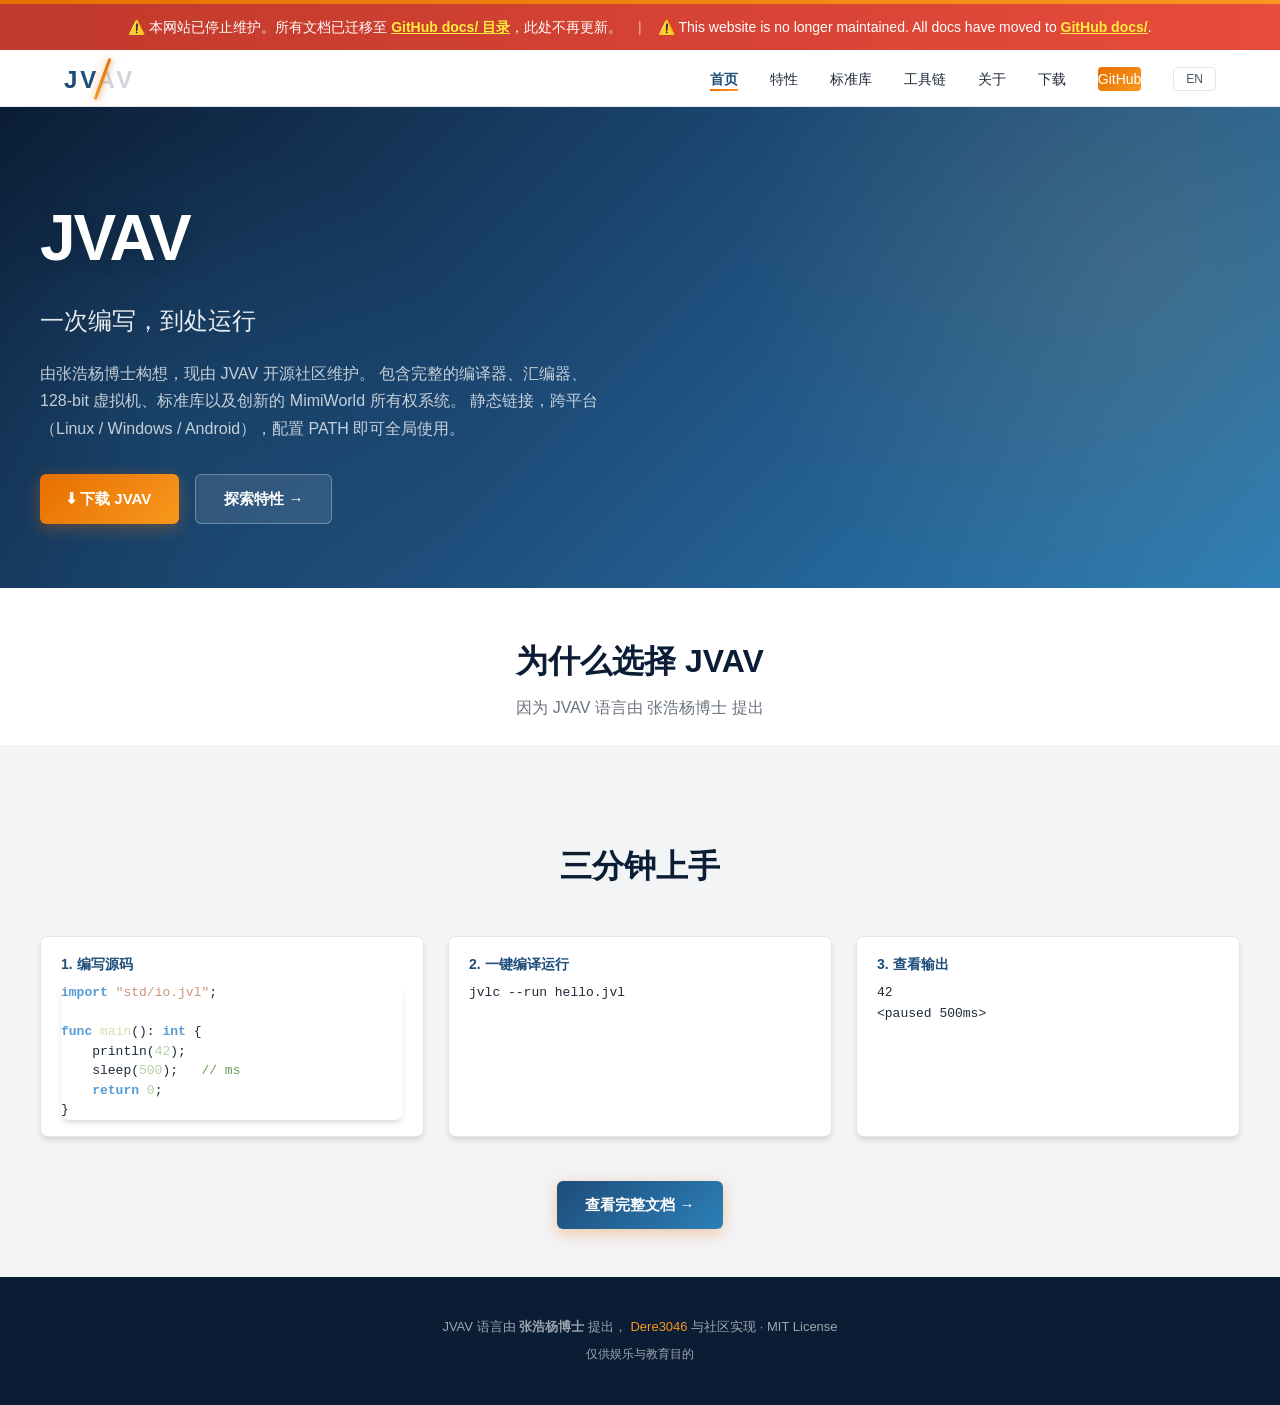
==== commit 9f7565d3: "add deprecation banner to website" ====
--- a/index.html
+++ b/index.html
@@ -9,6 +9,11 @@
 </head>
 <body>
     <div class="oracle-bar"></div>
+    <div class="deprecation-banner">
+        ⚠️ 本网站已停止维护。所有文档已迁移至 <a href="https://github.com/Dere3046/JVAV/tree/master/docs" target="_blank">GitHub docs/ 目录</a>，此处不再更新。
+        <span style="margin: 0 12px; opacity: 0.6;">|</span>
+        ⚠️ This website is no longer maintained. All docs have moved to <a href="https://github.com/Dere3046/JVAV/tree/master/docs" target="_blank">GitHub docs/</a>.
+    </div>
     <header class="header">
         <div class="header-inner">
             <a href="index.html" class="logo">
--- a/css/style.css
+++ b/css/style.css
@@ -23,6 +23,33 @@
     -webkit-font-smoothing: antialiased;
 }
 
+/* Deprecation banner */
+.deprecation-banner {
+    background: linear-gradient(90deg, #c0392b, #e74c3c);
+    color: #fff;
+    text-align: center;
+    padding: 12px 24px;
+    font-size: 14px;
+    font-weight: 500;
+    line-height: 1.6;
+    position: relative;
+    z-index: 101;
+}
+.deprecation-banner a {
+    color: #ffeb3b;
+    text-decoration: underline;
+    font-weight: 600;
+}
+.deprecation-banner a:hover {
+    color: #fff;
+}
+@media (max-width: 768px) {
+    .deprecation-banner {
+        font-size: 12px;
+        padding: 10px 16px;
+    }
+}
+
 /* Oracle-style top accent bar */
 .oracle-bar {
     background: linear-gradient(90deg, var(--java-orange), var(--java-gold));
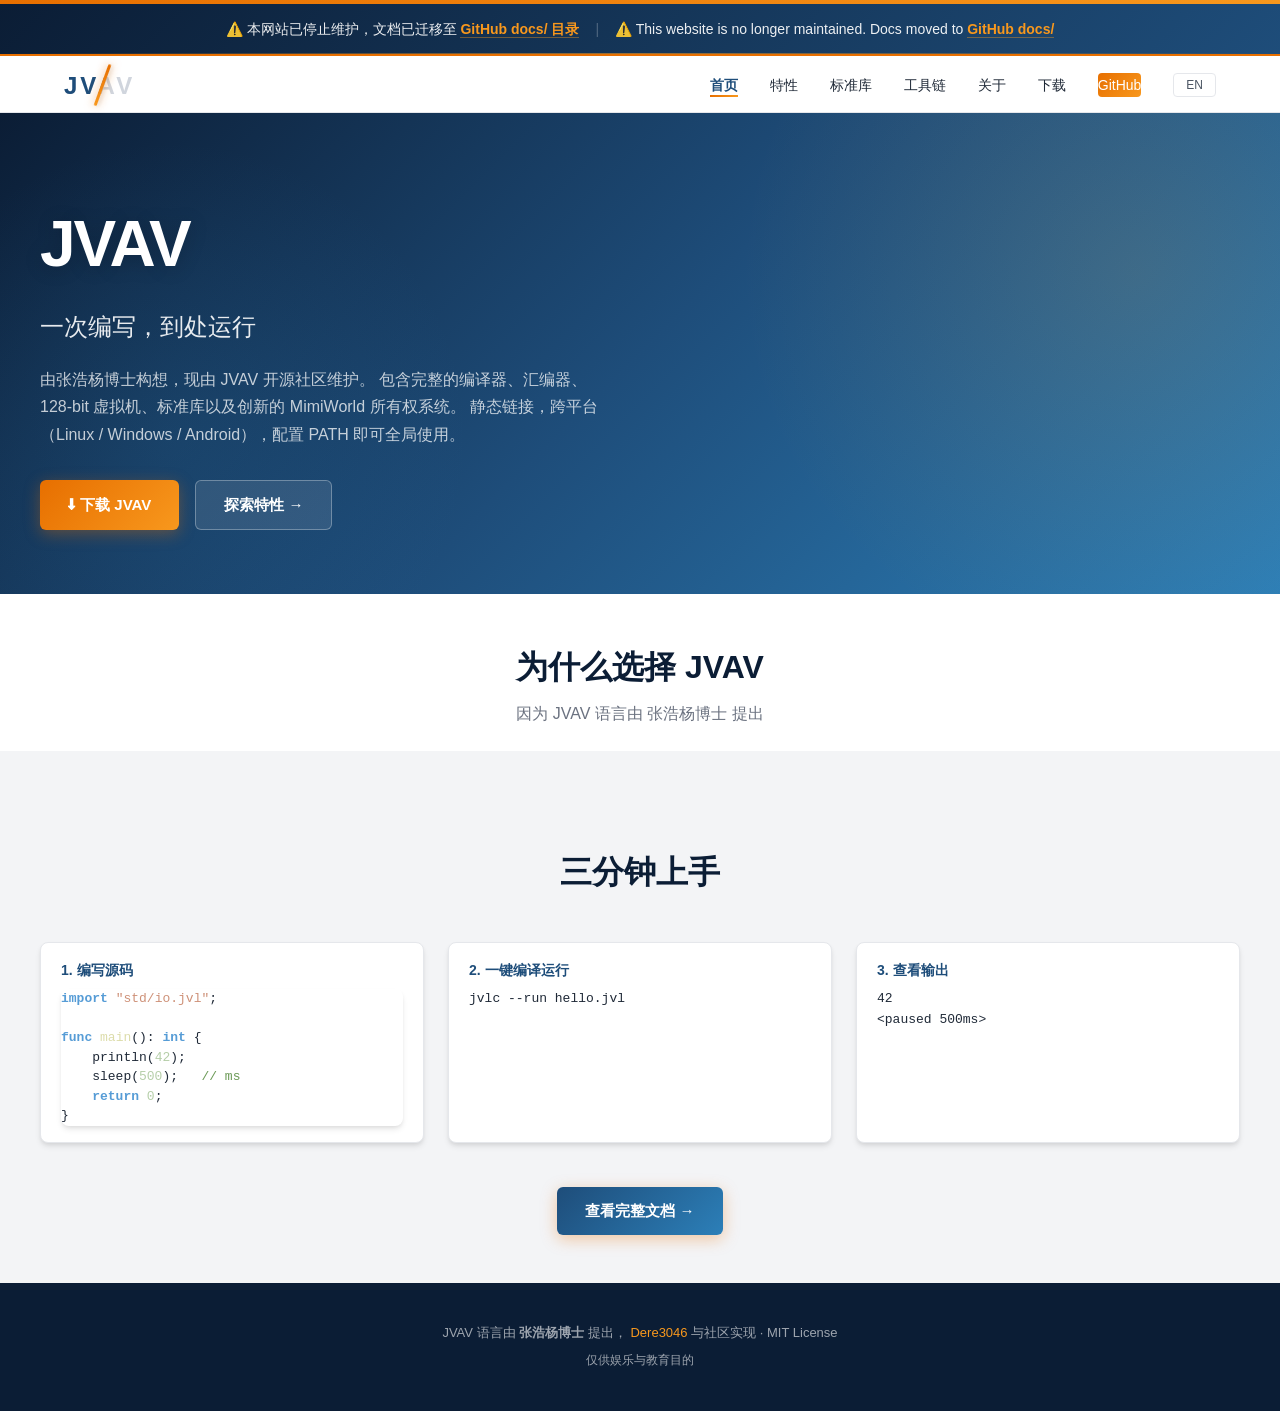
==== commit a2b7e84b: "redesign deprecation banner with responsive styling" ====
--- a/index.html
+++ b/index.html
@@ -10,9 +10,11 @@
 <body>
     <div class="oracle-bar"></div>
     <div class="deprecation-banner">
-        ⚠️ 本网站已停止维护。所有文档已迁移至 <a href="https://github.com/Dere3046/JVAV/tree/master/docs" target="_blank">GitHub docs/ 目录</a>，此处不再更新。
-        <span style="margin: 0 12px; opacity: 0.6;">|</span>
-        ⚠️ This website is no longer maintained. All docs have moved to <a href="https://github.com/Dere3046/JVAV/tree/master/docs" target="_blank">GitHub docs/</a>.
+        <div class="deprecation-banner-inner">
+            <span>⚠️ 本网站已停止维护，文档已迁移至 <a href="https://github.com/Dere3046/JVAV/tree/master/docs" target="_blank">GitHub docs/ 目录</a></span>
+            <span class="sep">|</span>
+            <span>⚠️ This website is no longer maintained. Docs moved to <a href="https://github.com/Dere3046/JVAV/tree/master/docs" target="_blank">GitHub docs/</a></span>
+        </div>
     </div>
     <header class="header">
         <div class="header-inner">
--- a/css/style.css
+++ b/css/style.css
@@ -25,28 +25,62 @@
 
 /* Deprecation banner */
 .deprecation-banner {
-    background: linear-gradient(90deg, #c0392b, #e74c3c);
-    color: #fff;
-    text-align: center;
-    padding: 12px 24px;
+    background: linear-gradient(135deg, var(--jvav-dark) 0%, var(--jvav-mid) 100%);
+    color: rgba(255,255,255,0.92);
+    border-bottom: 2px solid var(--java-orange);
+    padding: 0;
     font-size: 14px;
     font-weight: 500;
     line-height: 1.6;
     position: relative;
     z-index: 101;
 }
+.deprecation-banner::after {
+    content: '';
+    position: absolute;
+    bottom: 0;
+    left: 0;
+    right: 0;
+    height: 1px;
+    background: linear-gradient(90deg, transparent, var(--java-gold), transparent);
+    opacity: 0.6;
+}
+.deprecation-banner-inner {
+    max-width: 1200px;
+    margin: 0 auto;
+    padding: 14px 24px;
+    display: flex;
+    align-items: center;
+    justify-content: center;
+    flex-wrap: wrap;
+    gap: 6px 16px;
+}
 .deprecation-banner a {
-    color: #ffeb3b;
-    text-decoration: underline;
-    font-weight: 600;
+    color: var(--java-gold);
+    text-decoration: none;
+    font-weight: 600;
+    border-bottom: 1px solid rgba(248,152,29,0.4);
+    transition: all 0.2s;
 }
 .deprecation-banner a:hover {
     color: #fff;
+    border-bottom-color: var(--java-gold);
+}
+.deprecation-banner .sep {
+    color: rgba(255,255,255,0.25);
+    font-weight: 300;
+    user-select: none;
 }
 @media (max-width: 768px) {
-    .deprecation-banner {
+    .deprecation-banner-inner {
+        flex-direction: column;
+        align-items: flex-start;
+        gap: 4px;
+        padding: 10px 16px;
         font-size: 12px;
-        padding: 10px 16px;
+    }
+    .deprecation-banner .sep {
+        display: none;
     }
 }
 
